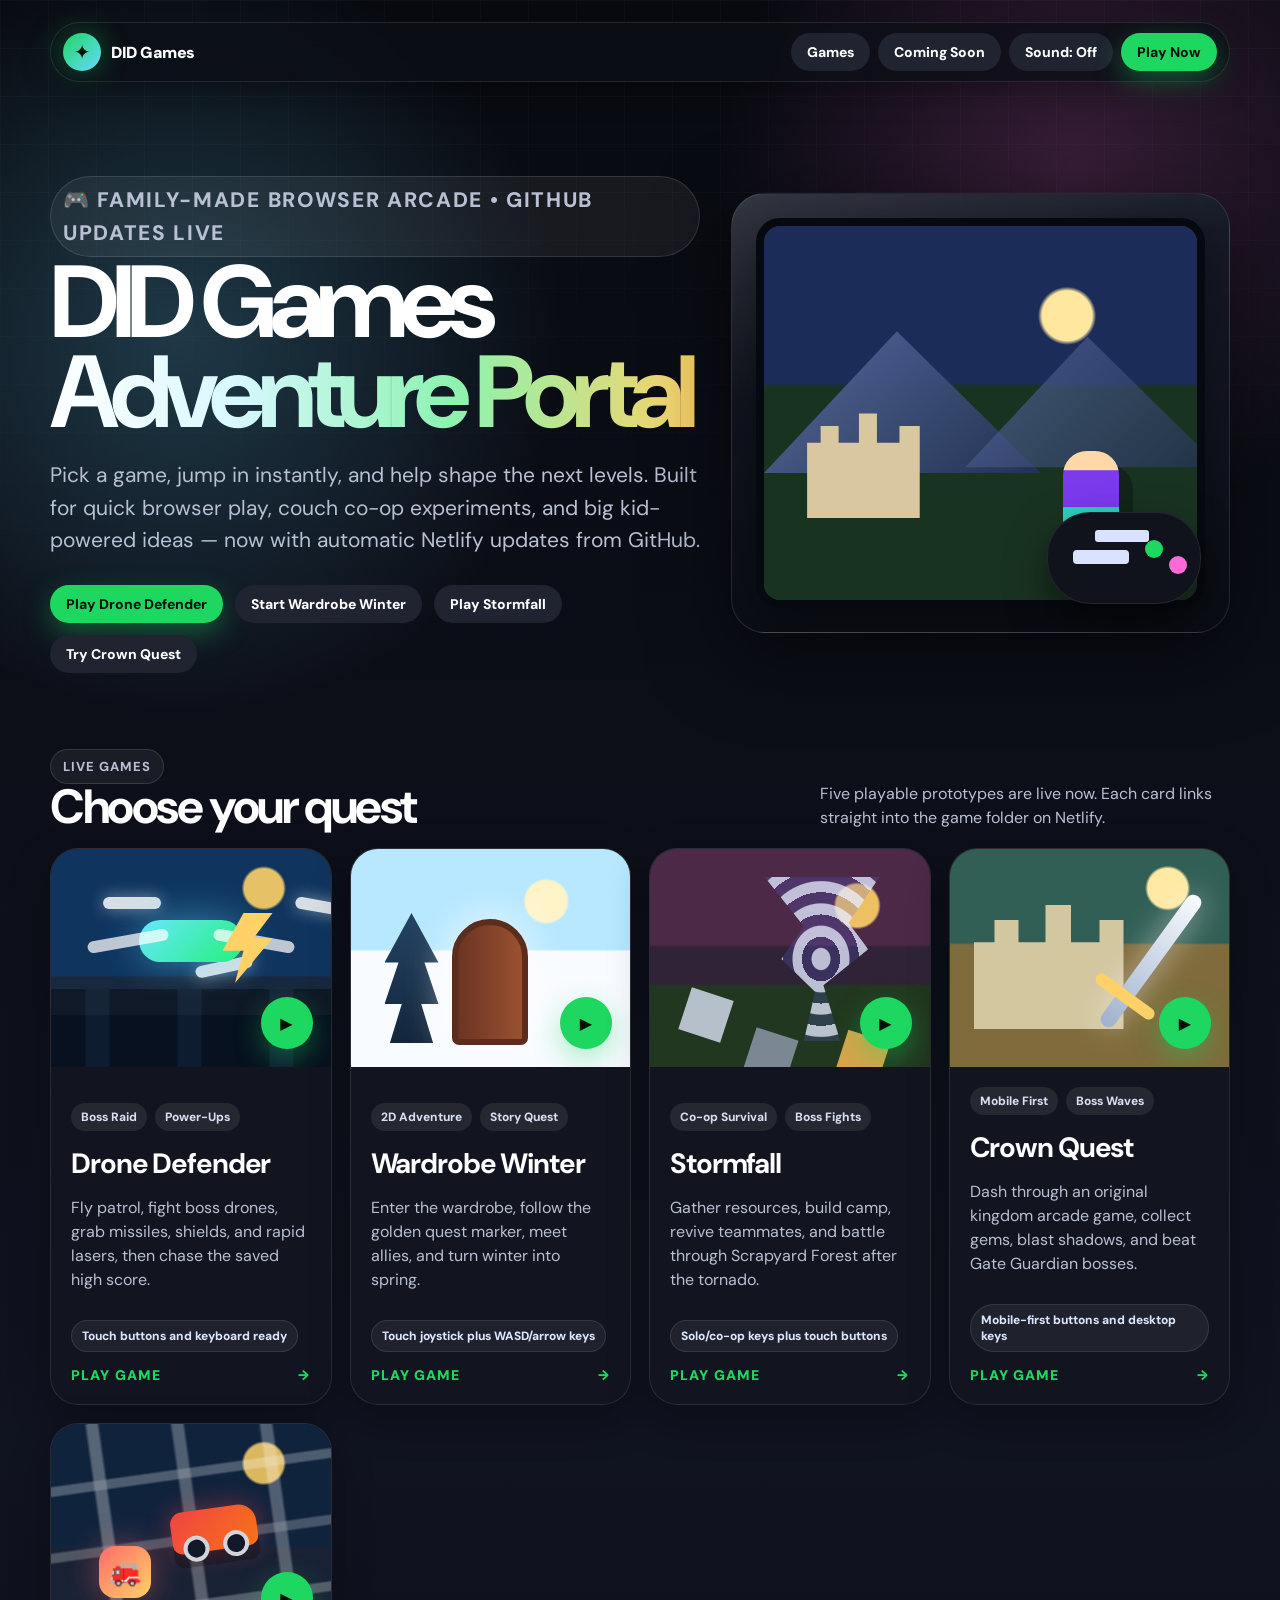
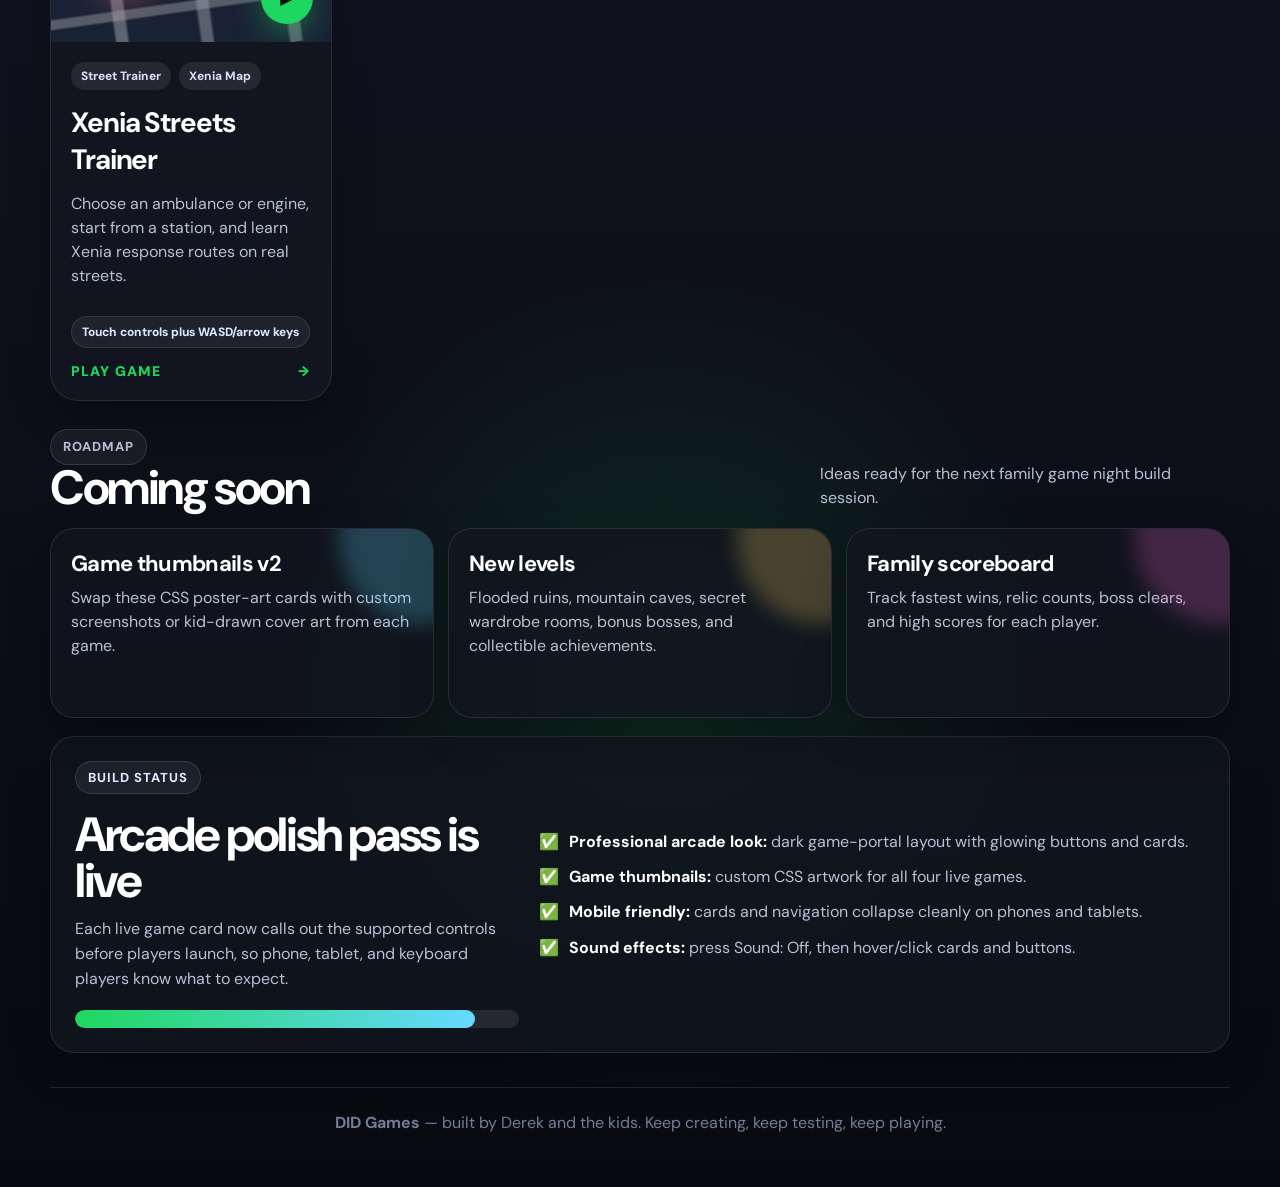
==== index.html @ a9ce7f97 "Update Xenia trainer branding and arcade link" ====
<!DOCTYPE html>
<html lang="en">
<head>
  <meta charset="UTF-8" />
  <meta name="viewport" content="width=device-width, initial-scale=1.0" />
  <meta name="description" content="DID Games is Derek and the kids' browser arcade: fantasy adventures, co-op survival, and more games in progress." />
  <title>DID Games | Family Browser Arcade</title>
  <link rel="preconnect" href="https://fonts.googleapis.com">
  <link rel="preconnect" href="https://fonts.gstatic.com" crossorigin>
  <link href="https://fonts.googleapis.com/css2?family=DM+Sans:ital,opsz,wght@0,9..40,300..900;1,9..40,300..900&display=swap" rel="stylesheet">
  <style>
    :root {
      color-scheme: dark;
      --bg: #080a10;
      --panel: #12151f;
      --panel-2: #181d2a;
      --text: #ffffff;
      --muted: #b9c0d4;
      --soft: #747d97;
      --green: #1ed760;
      --gold: #ffd166;
      --blue: #66d9ff;
      --pink: #ff6bd6;
      --purple: #8b5cf6;
      --danger: #ff6b6b;
      --shadow: rgba(0, 0, 0, 0.55) 0 22px 80px;
    }

    * { box-sizing: border-box; }

    html { scroll-behavior: smooth; }

    body {
      margin: 0;
      min-height: 100vh;
      overflow-x: hidden;
      background:
        radial-gradient(circle at 14% 12%, rgba(102, 217, 255, 0.22), transparent 30vw),
        radial-gradient(circle at 84% 6%, rgba(255, 107, 214, 0.19), transparent 28vw),
        radial-gradient(circle at 52% 82%, rgba(30, 215, 96, 0.14), transparent 32vw),
        linear-gradient(180deg, #080a10 0%, #101320 52%, #080a10 100%);
      color: var(--text);
      font-family: 'DM Sans', system-ui, -apple-system, 'Segoe UI', Roboto, sans-serif;
    }

    body::before {
      content: "";
      position: fixed;
      inset: 0;
      pointer-events: none;
      background-image:
        linear-gradient(rgba(255,255,255,.045) 1px, transparent 1px),
        linear-gradient(90deg, rgba(255,255,255,.035) 1px, transparent 1px);
      background-size: 48px 48px;
      mask-image: linear-gradient(to bottom, rgba(0,0,0,.72), transparent 74%);
    }

    a { color: inherit; }

    .page {
      position: relative;
      width: min(1180px, calc(100% - 32px));
      margin: 0 auto;
      padding: 22px 0 54px;
    }

    .topbar {
      position: sticky;
      top: 12px;
      z-index: 10;
      display: flex;
      justify-content: space-between;
      align-items: center;
      gap: 14px;
      margin-bottom: 34px;
      padding: 10px 12px;
      border: 1px solid rgba(255,255,255,.1);
      border-radius: 999px;
      background: rgba(12, 15, 23, .78);
      box-shadow: rgba(0,0,0,.32) 0 10px 30px;
      backdrop-filter: blur(18px);
    }

    .logo {
      display: inline-flex;
      align-items: center;
      gap: 10px;
      min-width: 0;
      text-decoration: none;
      font-weight: 900;
      letter-spacing: -.03em;
    }

    .logo-mark {
      width: 38px;
      height: 38px;
      display: grid;
      place-items: center;
      border-radius: 50%;
      background: linear-gradient(135deg, var(--green), var(--blue));
      color: #061006;
      box-shadow: rgba(30, 215, 96, .4) 0 0 28px;
      font-size: 20px;
    }

    .nav {
      display: flex;
      gap: 8px;
      align-items: center;
    }

    .pill,
    .sound-toggle {
      border: 0;
      border-radius: 999px;
      padding: 10px 16px;
      background: #1f2430;
      color: var(--text);
      text-decoration: none;
      font: inherit;
      font-size: 14px;
      font-weight: 800;
      cursor: pointer;
      transition: transform .18s ease, background .18s ease, box-shadow .18s ease;
    }

    .pill:hover,
    .sound-toggle:hover {
      transform: translateY(-2px);
      background: #2a3142;
    }

    .pill.primary {
      background: var(--green);
      color: #07120a;
      box-shadow: rgba(30, 215, 96, .35) 0 10px 28px;
    }

    .hero {
      display: grid;
      grid-template-columns: minmax(0, 1.02fr) minmax(320px, .78fr);
      gap: 28px;
      align-items: center;
      padding: 38px 0 48px;
    }

    .eyebrow {
      display: inline-flex;
      align-items: center;
      gap: 8px;
      margin: 0 0 18px;
      padding: 7px 12px;
      border: 1px solid rgba(255,255,255,.12);
      border-radius: 999px;
      background: rgba(255,255,255,.06);
      color: #dce6ff;
      font-size: 13px;
      font-weight: 800;
      letter-spacing: .08em;
      text-transform: uppercase;
    }

    h1 {
      margin: 0;
      max-width: 760px;
      font-size: clamp(46px, 8vw, 104px);
      line-height: .88;
      letter-spacing: -.08em;
    }

    .gradient-text {
      display: block;
      background: linear-gradient(90deg, #fff 0%, #d8f8ff 28%, #8cf3af 62%, #ffd166 100%);
      -webkit-background-clip: text;
      background-clip: text;
      color: transparent;
    }

    .hero p {
      max-width: 650px;
      margin: 22px 0 0;
      color: var(--muted);
      font-size: clamp(17px, 2vw, 21px);
      line-height: 1.55;
    }

    .hero-actions {
      display: flex;
      flex-wrap: wrap;
      gap: 12px;
      margin-top: 28px;
    }

    .hero-card {
      position: relative;
      min-height: 440px;
      overflow: hidden;
      border: 1px solid rgba(255,255,255,.1);
      border-radius: 34px;
      background:
        linear-gradient(160deg, rgba(255,255,255,.12), transparent 34%),
        linear-gradient(180deg, rgba(24, 29, 42, .96), rgba(12, 15, 23, .94));
      box-shadow: var(--shadow);
    }

    .arcade-screen {
      position: absolute;
      inset: 24px;
      overflow: hidden;
      border: 8px solid #070910;
      border-radius: 24px;
      background: #111827;
      box-shadow: inset rgba(255,255,255,.14) 0 0 0 1px, rgba(0,0,0,.44) 0 20px 60px;
    }

    .arcade-scene {
      position: absolute;
      inset: 0;
      background:
        radial-gradient(circle at 70% 24%, #ffe7a0 0 6%, transparent 7%),
        linear-gradient(180deg, #1b2c58 0 42%, #193321 43% 100%);
    }

    .mountain {
      position: absolute;
      bottom: 34%;
      width: 64%;
      height: 38%;
      background: linear-gradient(135deg, #5b6ea5, #243258);
      clip-path: polygon(0 100%, 48% 0, 100% 100%);
      opacity: .9;
    }
    .mountain.two { right: -8%; bottom: 34%; transform: scale(.92); opacity: .65; }

    .castle {
      position: absolute;
      left: 10%;
      bottom: 22%;
      width: 26%;
      height: 28%;
      background: #d9c79f;
      clip-path: polygon(0 100%, 0 28%, 12% 28%, 12% 12%, 28% 12%, 28% 28%, 46% 28%, 46% 0, 62% 0, 62% 28%, 82% 28%, 82% 12%, 100% 12%, 100% 100%);
      filter: drop-shadow(0 14px 0 rgba(0,0,0,.2));
    }

    .hero-sprite {
      position: absolute;
      right: 18%;
      bottom: 18%;
      width: 56px;
      height: 82px;
      border-radius: 24px 24px 12px 12px;
      background: linear-gradient(#ffd7a8 0 23%, #7c3aed 24% 68%, #2dd4bf 69% 100%);
      box-shadow: rgba(0,0,0,.28) 14px 14px 0;
      animation: bob 2.2s ease-in-out infinite;
    }

    .gamepad {
      position: absolute;
      right: 28px;
      bottom: 28px;
      width: 154px;
      height: 92px;
      border-radius: 44px;
      background: #10131b;
      box-shadow: rgba(0,0,0,.5) 0 18px 40px, inset rgba(255,255,255,.08) 0 0 0 1px;
    }
    .gamepad::before, .gamepad::after {
      content: "";
      position: absolute;
      border-radius: 50%;
      background: var(--green);
    }
    .gamepad::before { width: 18px; height: 18px; right: 38px; top: 28px; box-shadow: 24px 16px 0 var(--pink); }
    .gamepad::after { width: 56px; height: 14px; left: 26px; top: 38px; border-radius: 4px; background: #d9e2ff; box-shadow: 21px -21px 0 -1px #d9e2ff; }

    @keyframes bob { 0%, 100% { transform: translateY(0); } 50% { transform: translateY(-10px); } }

    .section-head {
      display: flex;
      justify-content: space-between;
      align-items: end;
      gap: 20px;
      margin: 28px 0 18px;
    }

    h2 {
      margin: 0;
      font-size: clamp(28px, 4vw, 48px);
      line-height: .95;
      letter-spacing: -.05em;
    }

    .section-head p {
      max-width: 410px;
      margin: 0;
      color: var(--muted);
      line-height: 1.5;
    }

    .games {
      display: grid;
      grid-template-columns: repeat(auto-fit, minmax(250px, 1fr));
      gap: 18px;
    }

    .game-card {
      position: relative;
      min-height: 430px;
      display: flex;
      flex-direction: column;
      justify-content: space-between;
      overflow: hidden;
      border: 1px solid rgba(255,255,255,.1);
      border-radius: 28px;
      background: var(--panel);
      color: inherit;
      text-decoration: none;
      box-shadow: rgba(0,0,0,.28) 0 14px 40px;
      transition: transform .2s ease, border-color .2s ease, box-shadow .2s ease;
    }

    .game-card:hover {
      transform: translateY(-8px);
      border-color: rgba(30,215,96,.55);
      box-shadow: rgba(0,0,0,.45) 0 24px 70px;
    }

    .thumb {
      position: relative;
      min-height: 218px;
      overflow: hidden;
      background: #1f2937;
    }

    .thumb::after {
      content: "▶";
      position: absolute;
      right: 18px;
      bottom: 18px;
      width: 52px;
      height: 52px;
      display: grid;
      place-items: center;
      border-radius: 50%;
      background: var(--green);
      color: #051008;
      font-weight: 900;
      box-shadow: rgba(30, 215, 96, .36) 0 10px 28px;
    }

    .thumb.wardrobe {
      background:
        radial-gradient(circle at 70% 24%, #fff4c8 0 8%, transparent 9%),
        linear-gradient(180deg, #b7e8ff 0 46%, #f8fbff 47% 100%);
    }
    .thumb.wardrobe .tree,
    .thumb.wardrobe .tree::before,
    .thumb.wardrobe .tree::after {
      position: absolute;
      bottom: 24px;
      width: 54px;
      height: 130px;
      background: linear-gradient(#244364, #13263b);
      clip-path: polygon(50% 0, 100% 38%, 74% 38%, 100% 70%, 68% 70%, 90% 100%, 10% 100%, 32% 70%, 0 70%, 26% 38%, 0 38%);
      content: "";
    }
    .thumb.wardrobe .tree { left: 34px; }
    .thumb.wardrobe .tree::before { left: 98px; bottom: -10px; transform: scale(.86); }
    .thumb.wardrobe .tree::after { left: 188px; bottom: -4px; transform: scale(1.08); }
    .wardrobe-door {
      position: absolute;
      left: 50%;
      bottom: 22px;
      width: 76px;
      height: 126px;
      transform: translateX(-50%);
      border: 6px solid #5a2d1d;
      border-radius: 42px 42px 8px 8px;
      background: linear-gradient(90deg, #6b3422, #9a5131);
      box-shadow: 0 0 42px rgba(255,255,255,.8);
    }

    .thumb.stormfall {
      background:
        radial-gradient(circle at 74% 26%, rgba(255,209,102,.9) 0 8%, transparent 9%),
        linear-gradient(180deg, #4b2947 0 44%, #302338 45% 62%, #21371f 63% 100%);
    }
    .tornado {
      position: absolute;
      left: 36%;
      top: 28px;
      width: 140px;
      height: 164px;
      background: repeating-radial-gradient(ellipse at center, rgba(226,232,255,.92) 0 9px, rgba(99,102,241,.25) 10px 19px);
      clip-path: polygon(10% 0, 92% 0, 70% 28%, 84% 44%, 52% 66%, 64% 100%, 38% 100%, 46% 70%, 22% 50%, 38% 30%);
      filter: blur(.2px);
      opacity: .86;
    }
    .scrap {
      position: absolute;
      bottom: 30px;
      left: 34px;
      width: 44px;
      height: 44px;
      background: #b6c0ca;
      transform: rotate(18deg);
      box-shadow: 74px 18px 0 #7c8794, 162px -8px 0 #d6a44a;
    }

    .thumb.prince {
      background:
        radial-gradient(circle at 78% 18%, #ffe9a3 0 7%, transparent 8%),
        linear-gradient(180deg, #315f55 0 43%, #7f6b3b 44% 100%);
    }
    .castle2 {
      position: absolute;
      left: 24px;
      bottom: 38px;
      width: 150px;
      height: 124px;
      background: #d3c7a0;
      clip-path: polygon(0 100%, 0 30%, 14% 30%, 14% 12%, 30% 12%, 30% 30%, 48% 30%, 48% 0, 65% 0, 65% 30%, 84% 30%, 84% 12%, 100% 12%, 100% 100%);
    }
    .sword {
      position: absolute;
      right: 70px;
      bottom: 26px;
      width: 16px;
      height: 160px;
      border-radius: 999px;
      background: linear-gradient(#f8fbff, #9fb2cc);
      transform: rotate(36deg);
      box-shadow: 0 0 30px rgba(255,255,255,.54);
    }
    .sword::before {
      content: "";
      position: absolute;
      left: -27px;
      bottom: 30px;
      width: 70px;
      height: 12px;
      border-radius: 999px;
      background: #ffd166;
    }

    .thumb.drone {
      background:
        radial-gradient(circle at 76% 18%, rgba(255,209,102,.9) 0 7%, transparent 8%),
        linear-gradient(180deg, #0f355f 0 58%, #17283f 59% 100%);
    }

    .thumb.xenia {
      background:
        radial-gradient(circle at 76% 18%, rgba(255,209,102,.85) 0 7%, transparent 8%),
        linear-gradient(180deg, #10233d 0 56%, #192235 57% 100%);
    }
    .street-grid {
      position: absolute;
      inset: 0;
      background:
        linear-gradient(90deg, transparent 0 21%, rgba(255,255,255,.55) 22% 25%, transparent 26% 48%, rgba(255,255,255,.5) 49% 52%, transparent 53% 76%, rgba(255,255,255,.5) 77% 80%, transparent 81%),
        linear-gradient(0deg, transparent 0 18%, rgba(255,255,255,.48) 19% 22%, transparent 23% 45%, rgba(255,255,255,.42) 46% 49%, transparent 50% 72%, rgba(255,255,255,.48) 73% 76%, transparent 77%);
      opacity: .55;
      transform: rotate(-8deg) scale(1.12);
    }
    .station-dot {
      position: absolute;
      left: 48px;
      bottom: 44px;
      width: 52px;
      height: 52px;
      display: grid;
      place-items: center;
      border-radius: 16px;
      background: linear-gradient(135deg, #ff6b6b, #ffd166);
      color: #220808;
      font-size: 26px;
      box-shadow: 0 0 32px rgba(255,107,107,.45);
    }
    .apparatus {
      position: absolute;
      right: 74px;
      top: 84px;
      width: 86px;
      height: 42px;
      border-radius: 12px 18px 10px 10px;
      background: linear-gradient(135deg, #ef4444, #f97316);
      box-shadow: 0 14px 0 rgba(0,0,0,.25), 0 0 26px rgba(239,68,68,.45);
      transform: rotate(-8deg);
    }
    .apparatus::before,
    .apparatus::after {
      content: "";
      position: absolute;
      bottom: -9px;
      width: 18px;
      height: 18px;
      border-radius: 50%;
      background: #111827;
      border: 4px solid #d1d5db;
    }
    .apparatus::before { left: 10px; }
    .apparatus::after { right: 10px; }
    .cityline {
      position: absolute;
      left: 0;
      right: 0;
      bottom: 0;
      height: 78px;
      background: repeating-linear-gradient(90deg, #07111f 0 34px, #0d1c31 35px 58px, #07111f 59px 92px);
      box-shadow: inset 0 26px 0 rgba(255,255,255,.035);
    }
    .drone-body {
      position: absolute;
      left: 50%;
      top: 42%;
      width: 104px;
      height: 42px;
      transform: translate(-50%, -50%);
      border-radius: 999px;
      background: linear-gradient(135deg, #66e8ff, #25f07a);
      box-shadow: 0 0 38px rgba(102,232,255,.45);
    }
    .drone-body::before,
    .drone-body::after {
      content: "";
      position: absolute;
      top: 50%;
      width: 82px;
      height: 12px;
      border-radius: 999px;
      background: rgba(255,255,255,.72);
    }
    .drone-body::before { right: 74px; transform: translateY(-50%) rotate(-10deg); }
    .drone-body::after { left: 74px; transform: translateY(-50%) rotate(10deg); }
    .rotor,
    .rotor::before,
    .rotor::after {
      position: absolute;
      width: 58px;
      height: 12px;
      border-radius: 999px;
      background: rgba(255,255,255,.84);
      box-shadow: 0 0 16px rgba(255,255,255,.45);
      content: "";
    }
    .rotor { left: 52px; top: 48px; }
    .rotor::before { left: 192px; top: 4px; transform: rotate(10deg); }
    .rotor::after { left: 92px; top: 64px; transform: rotate(-12deg); }
    .bolt {
      position: absolute;
      right: 58px;
      top: 64px;
      width: 50px;
      height: 70px;
      background: #ffd166;
      clip-path: polygon(42% 0, 100% 0, 62% 36%, 100% 36%, 25% 100%, 42% 54%, 0 54%);
      filter: drop-shadow(0 0 18px rgba(255,209,102,.8));
    }

    .game-info {
      display: grid;
      gap: 14px;
      padding: 20px;
    }

    .tag-row { display: flex; flex-wrap: wrap; gap: 8px; }
    .tag {
      border-radius: 999px;
      padding: 6px 10px;
      background: rgba(255,255,255,.08);
      color: #d8def2;
      font-size: 12px;
      font-weight: 800;
    }

    .game-info h3 {
      margin: 0;
      font-size: 28px;
      letter-spacing: -.04em;
    }

    .game-info p {
      margin: 0;
      color: var(--muted);
      line-height: 1.5;
    }

    .control-note {
      display: inline-flex;
      align-items: center;
      width: fit-content;
      margin-top: 14px;
      padding: 7px 10px;
      border: 1px solid rgba(255,255,255,.1);
      border-radius: 999px;
      background: rgba(255,255,255,.06);
      color: #dce6ff;
      font-size: 12px;
      font-weight: 800;
    }

    .play-line {
      display: flex;
      justify-content: space-between;
      align-items: center;
      color: var(--green);
      font-size: 14px;
      font-weight: 900;
      letter-spacing: .08em;
      text-transform: uppercase;
    }

    .coming-grid {
      display: grid;
      grid-template-columns: repeat(3, minmax(0, 1fr));
      gap: 14px;
      margin-top: 18px;
    }

    .coming-card,
    .studio-card {
      border: 1px solid rgba(255,255,255,.1);
      border-radius: 24px;
      background: rgba(18, 21, 31, .82);
      box-shadow: rgba(0,0,0,.28) 0 14px 40px;
    }

    .coming-card {
      min-height: 190px;
      padding: 20px;
      position: relative;
      overflow: hidden;
    }

    .coming-card::before {
      content: "";
      position: absolute;
      inset: -40% -20% auto auto;
      width: 170px;
      height: 170px;
      border-radius: 50%;
      background: var(--glow, rgba(30,215,96,.22));
      filter: blur(10px);
    }

    .coming-card strong {
      display: block;
      margin-bottom: 8px;
      font-size: 22px;
      letter-spacing: -.03em;
    }
    .coming-card p { margin: 0; color: var(--muted); line-height: 1.5; }

    .studio-card {
      display: grid;
      grid-template-columns: .8fr 1.2fr;
      gap: 20px;
      align-items: center;
      margin-top: 18px;
      padding: 24px;
      overflow: hidden;
    }

    .meter {
      height: 18px;
      overflow: hidden;
      border-radius: 999px;
      background: rgba(255,255,255,.09);
    }
    .meter span { display: block; height: 100%; border-radius: inherit; background: linear-gradient(90deg, var(--green), var(--blue)); }

    .studio-list {
      display: grid;
      gap: 12px;
      margin: 0;
      padding: 0;
      list-style: none;
    }
    .studio-list li {
      display: flex;
      gap: 10px;
      align-items: start;
      color: var(--muted);
      line-height: 1.45;
    }
    .studio-list b { color: var(--text); }

    footer {
      margin-top: 34px;
      padding: 24px 0 0;
      border-top: 1px solid rgba(255,255,255,.1);
      color: var(--soft);
      text-align: center;
    }

    @media (max-width: 980px) {
      .hero { grid-template-columns: 1fr; }
      .hero-card { min-height: 340px; }
      .games, .coming-grid { grid-template-columns: 1fr 1fr; }
      .studio-card { grid-template-columns: 1fr; }
    }

    @media (max-width: 680px) {
      .page { width: min(100% - 22px, 1180px); padding-top: 10px; }
      .topbar { align-items: stretch; border-radius: 24px; flex-direction: column; }
      .nav { display: grid; grid-template-columns: 1fr 1fr; }
      .pill, .sound-toggle { text-align: center; padding: 11px 12px; }
      .hero { padding-top: 18px; }
      .hero-actions { display: grid; grid-template-columns: 1fr; }
      .games, .coming-grid { grid-template-columns: 1fr; }
      .game-card { min-height: 380px; }
      .section-head { align-items: start; flex-direction: column; }
      .arcade-screen { inset: 14px; }
      .gamepad { transform: scale(.78); transform-origin: bottom right; }
    }
  </style>
</head>
<body>
  <div class="page">
    <header class="topbar" aria-label="DID Games navigation">
      <a class="logo" href="./" aria-label="DID Games home">
        <span class="logo-mark">✦</span>
        <span>DID Games</span>
      </a>
      <nav class="nav" aria-label="Main navigation">
        <a class="pill" href="#games">Games</a>
        <a class="pill" href="#coming-soon">Coming Soon</a>
        <button class="sound-toggle" id="soundToggle" type="button" aria-pressed="false">Sound: Off</button>
        <a class="pill primary" href="#games">Play Now</a>
      </nav>
    </header>

    <main>
      <section class="hero" aria-labelledby="hero-title">
        <div>
          <p class="eyebrow">🎮 Family-made browser arcade • GitHub updates live</p>
          <h1 id="hero-title">DID Games <span class="gradient-text">Adventure Portal</span></h1>
          <p>Pick a game, jump in instantly, and help shape the next levels. Built for quick browser play, couch co-op experiments, and big kid-powered ideas — now with automatic Netlify updates from GitHub.</p>
          <div class="hero-actions">
            <a class="pill primary" href="drone-defender/">Play Drone Defender</a>
            <a class="pill" href="wardrobe-winter/">Start Wardrobe Winter</a>
            <a class="pill" href="stormfall/">Play Stormfall</a>
            <a class="pill" href="prince-castpeun/">Try Crown Quest</a>
          </div>
        </div>

        <div class="hero-card" aria-label="Arcade illustration">
          <div class="arcade-screen">
            <div class="arcade-scene"></div>
            <div class="mountain"></div>
            <div class="mountain two"></div>
            <div class="castle"></div>
            <div class="hero-sprite"></div>
          </div>
          <div class="gamepad" aria-hidden="true"></div>
        </div>
      </section>

      <section id="games" aria-labelledby="games-title">
        <div class="section-head">
          <div>
            <p class="eyebrow">Live games</p>
            <h2 id="games-title">Choose your quest</h2>
          </div>
          <p>Five playable prototypes are live now. Each card links straight into the game folder on Netlify.</p>
        </div>

        <div class="games">
          <a class="game-card" href="drone-defender/" aria-label="Play Drone Defender">
            <div class="thumb drone"><span class="cityline"></span><span class="rotor"></span><span class="drone-body"></span><span class="bolt"></span></div>
            <div class="game-info">
              <div class="tag-row"><span class="tag">Boss Raid</span><span class="tag">Power-Ups</span></div>
              <h3>Drone Defender</h3>
              <p>Fly patrol, fight boss drones, grab missiles, shields, and rapid lasers, then chase the saved high score.</p>
              <span class="control-note">Touch buttons and keyboard ready</span>
              <div class="play-line"><span>Play game</span><span>→</span></div>
            </div>
          </a>

          <a class="game-card" href="wardrobe-winter/" aria-label="Play Wardrobe Winter">
            <div class="thumb wardrobe"><span class="tree"></span><span class="wardrobe-door"></span></div>
            <div class="game-info">
              <div class="tag-row"><span class="tag">2D Adventure</span><span class="tag">Story Quest</span></div>
              <h3>Wardrobe Winter</h3>
              <p>Enter the wardrobe, follow the golden quest marker, meet allies, and turn winter into spring.</p>
              <span class="control-note">Touch joystick plus WASD/arrow keys</span>
              <div class="play-line"><span>Play game</span><span>→</span></div>
            </div>
          </a>

          <a class="game-card" href="stormfall/" aria-label="Play Stormfall">
            <div class="thumb stormfall"><span class="tornado"></span><span class="scrap"></span></div>
            <div class="game-info">
              <div class="tag-row"><span class="tag">Co-op Survival</span><span class="tag">Boss Fights</span></div>
              <h3>Stormfall</h3>
              <p>Gather resources, build camp, revive teammates, and battle through Scrapyard Forest after the tornado.</p>
              <span class="control-note">Solo/co-op keys plus touch buttons</span>
              <div class="play-line"><span>Play game</span><span>→</span></div>
            </div>
          </a>

          <a class="game-card" href="prince-castpeun/" aria-label="Play Crown Quest">
            <div class="thumb prince"><span class="castle2"></span><span class="sword"></span></div>
            <div class="game-info">
              <div class="tag-row"><span class="tag">Mobile First</span><span class="tag">Boss Waves</span></div>
              <h3>Crown Quest</h3>
              <p>Dash through an original kingdom arcade game, collect gems, blast shadows, and beat Gate Guardian bosses.</p>
              <span class="control-note">Mobile-first buttons and desktop keys</span>
              <div class="play-line"><span>Play game</span><span>→</span></div>
            </div>
          </a>

          <a class="game-card" href="xenia-fire-trainer/" aria-label="Play Xenia Streets Trainer">
            <div class="thumb xenia"><span class="street-grid"></span><span class="station-dot">🚒</span><span class="apparatus"></span></div>
            <div class="game-info">
              <div class="tag-row"><span class="tag">Street Trainer</span><span class="tag">Xenia Map</span></div>
              <h3>Xenia Streets Trainer</h3>
              <p>Choose an ambulance or engine, start from a station, and learn Xenia response routes on real streets.</p>
              <span class="control-note">Touch controls plus WASD/arrow keys</span>
              <div class="play-line"><span>Play game</span><span>→</span></div>
            </div>
          </a>
        </div>
      </section>

      <section id="coming-soon" aria-labelledby="coming-title">
        <div class="section-head">
          <div>
            <p class="eyebrow">Roadmap</p>
            <h2 id="coming-title">Coming soon</h2>
          </div>
          <p>Ideas ready for the next family game night build session.</p>
        </div>

        <div class="coming-grid">
          <article class="coming-card" style="--glow: rgba(102,217,255,.24)">
            <strong>Game thumbnails v2</strong>
            <p>Swap these CSS poster-art cards with custom screenshots or kid-drawn cover art from each game.</p>
          </article>
          <article class="coming-card" style="--glow: rgba(255,209,102,.24)">
            <strong>New levels</strong>
            <p>Flooded ruins, mountain caves, secret wardrobe rooms, bonus bosses, and collectible achievements.</p>
          </article>
          <article class="coming-card" style="--glow: rgba(255,107,214,.22)">
            <strong>Family scoreboard</strong>
            <p>Track fastest wins, relic counts, boss clears, and high scores for each player.</p>
          </article>
        </div>

        <article class="studio-card" aria-label="DID Games studio status">
          <div>
            <p class="eyebrow">Build status</p>
            <h2>Arcade polish pass is live</h2>
            <p style="color: var(--muted); line-height: 1.55; margin: 14px 0 18px;">Each live game card now calls out the supported controls before players launch, so phone, tablet, and keyboard players know what to expect.</p>
            <div class="meter" aria-label="Arcade polish progress"><span style="width: 90%"></span></div>
          </div>
          <ul class="studio-list">
            <li>✅ <span><b>Professional arcade look:</b> dark game-portal layout with glowing buttons and cards.</span></li>
            <li>✅ <span><b>Game thumbnails:</b> custom CSS artwork for all four live games.</span></li>
            <li>✅ <span><b>Mobile friendly:</b> cards and navigation collapse cleanly on phones and tablets.</span></li>
            <li>✅ <span><b>Sound effects:</b> press Sound: Off, then hover/click cards and buttons.</span></li>
          </ul>
        </article>
      </section>
    </main>

    <footer>
      <strong>DID Games</strong> — built by Derek and the kids. Keep creating, keep testing, keep playing.
    </footer>
  </div>

  <script>
    const soundToggle = document.getElementById('soundToggle');
    let audioContext = null;
    let soundEnabled = false;

    function beep(frequency = 440, duration = 0.05, type = 'sine', gain = 0.025) {
      if (!soundEnabled) return;
      audioContext ||= new (window.AudioContext || window.webkitAudioContext)();
      const oscillator = audioContext.createOscillator();
      const volume = audioContext.createGain();
      oscillator.type = type;
      oscillator.frequency.value = frequency;
      volume.gain.value = gain;
      oscillator.connect(volume);
      volume.connect(audioContext.destination);
      oscillator.start();
      volume.gain.exponentialRampToValueAtTime(0.0001, audioContext.currentTime + duration);
      oscillator.stop(audioContext.currentTime + duration);
    }

    soundToggle.addEventListener('click', async () => {
      soundEnabled = !soundEnabled;
      soundToggle.textContent = soundEnabled ? 'Sound: On' : 'Sound: Off';
      soundToggle.setAttribute('aria-pressed', String(soundEnabled));
      if (soundEnabled) {
        audioContext ||= new (window.AudioContext || window.webkitAudioContext)();
        if (audioContext.state === 'suspended') await audioContext.resume();
        beep(523, .07, 'square', .035);
        setTimeout(() => beep(784, .08, 'triangle', .03), 90);
      }
    });

    document.querySelectorAll('a, button, .game-card').forEach((element) => {
      element.addEventListener('mouseenter', () => beep(330, .035, 'triangle', .018));
      element.addEventListener('click', () => beep(660, .045, 'square', .025));
    });
  </script>
</body>
</html>
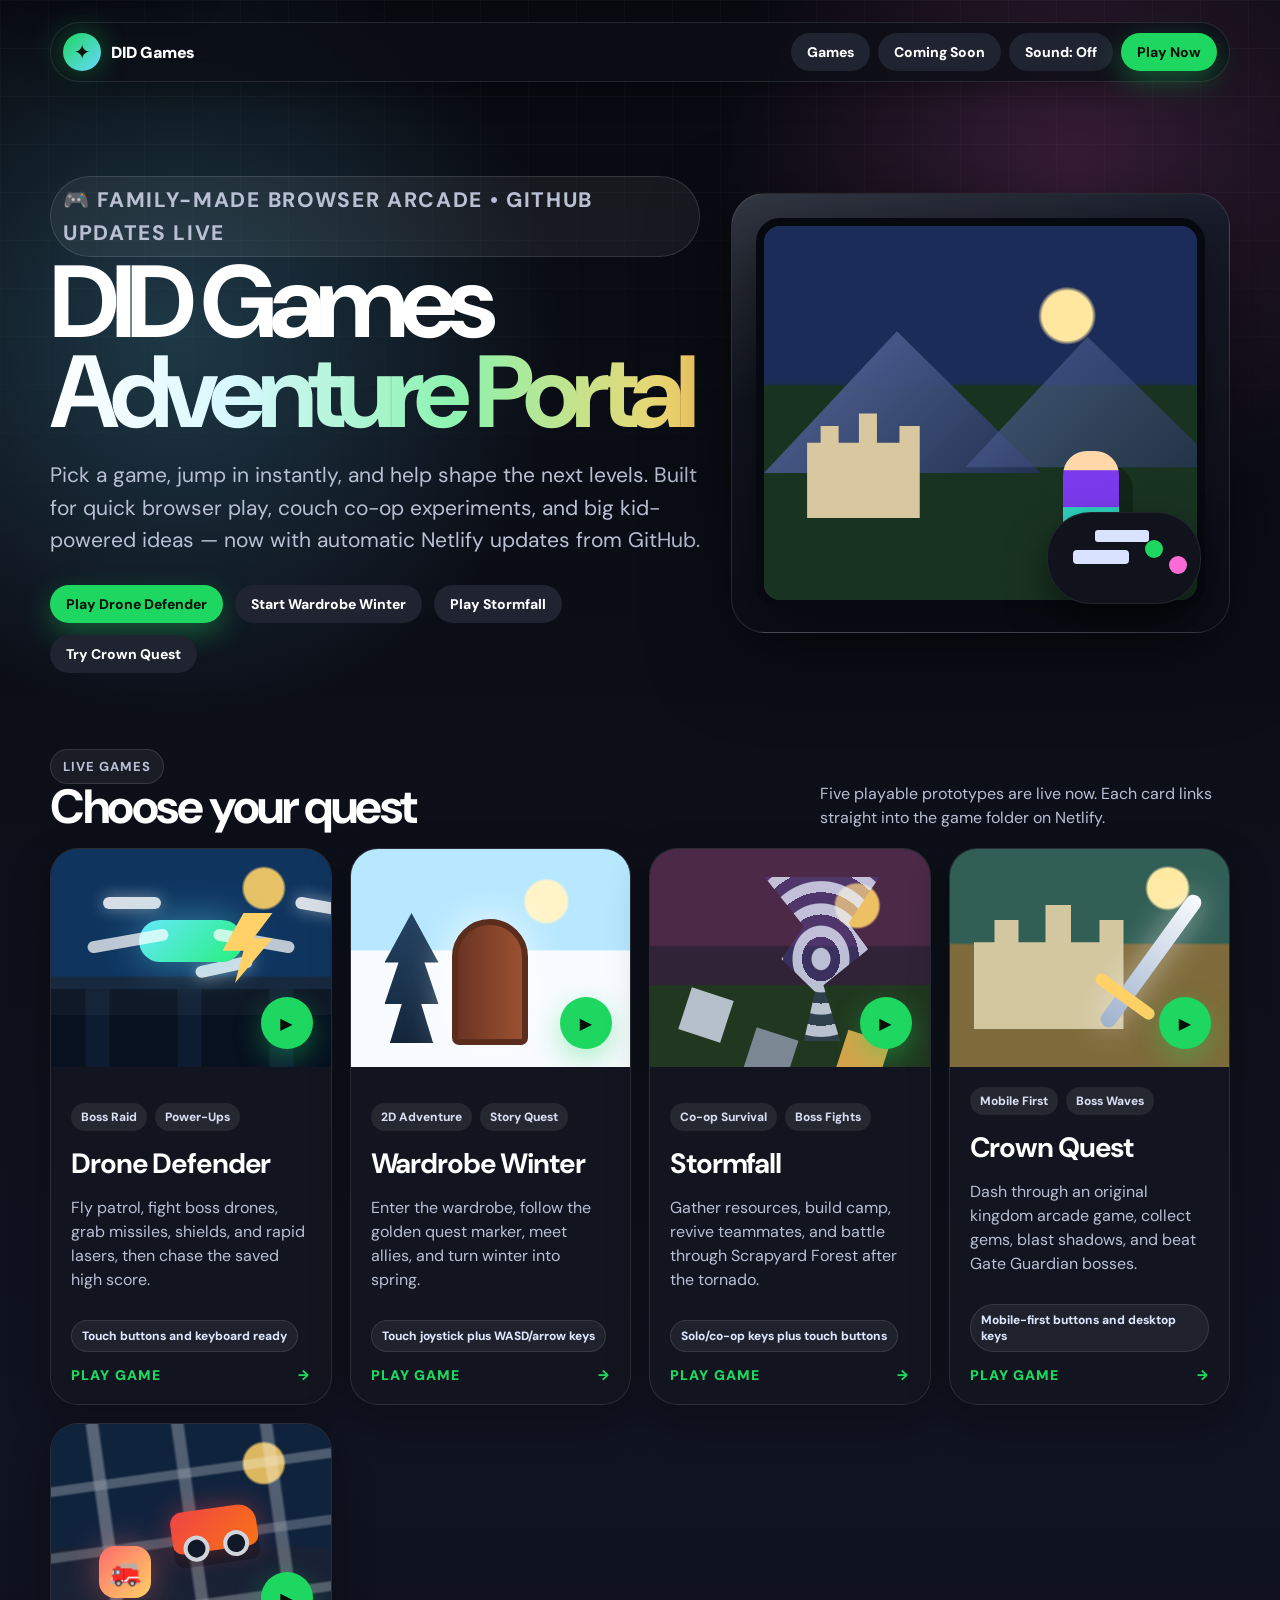
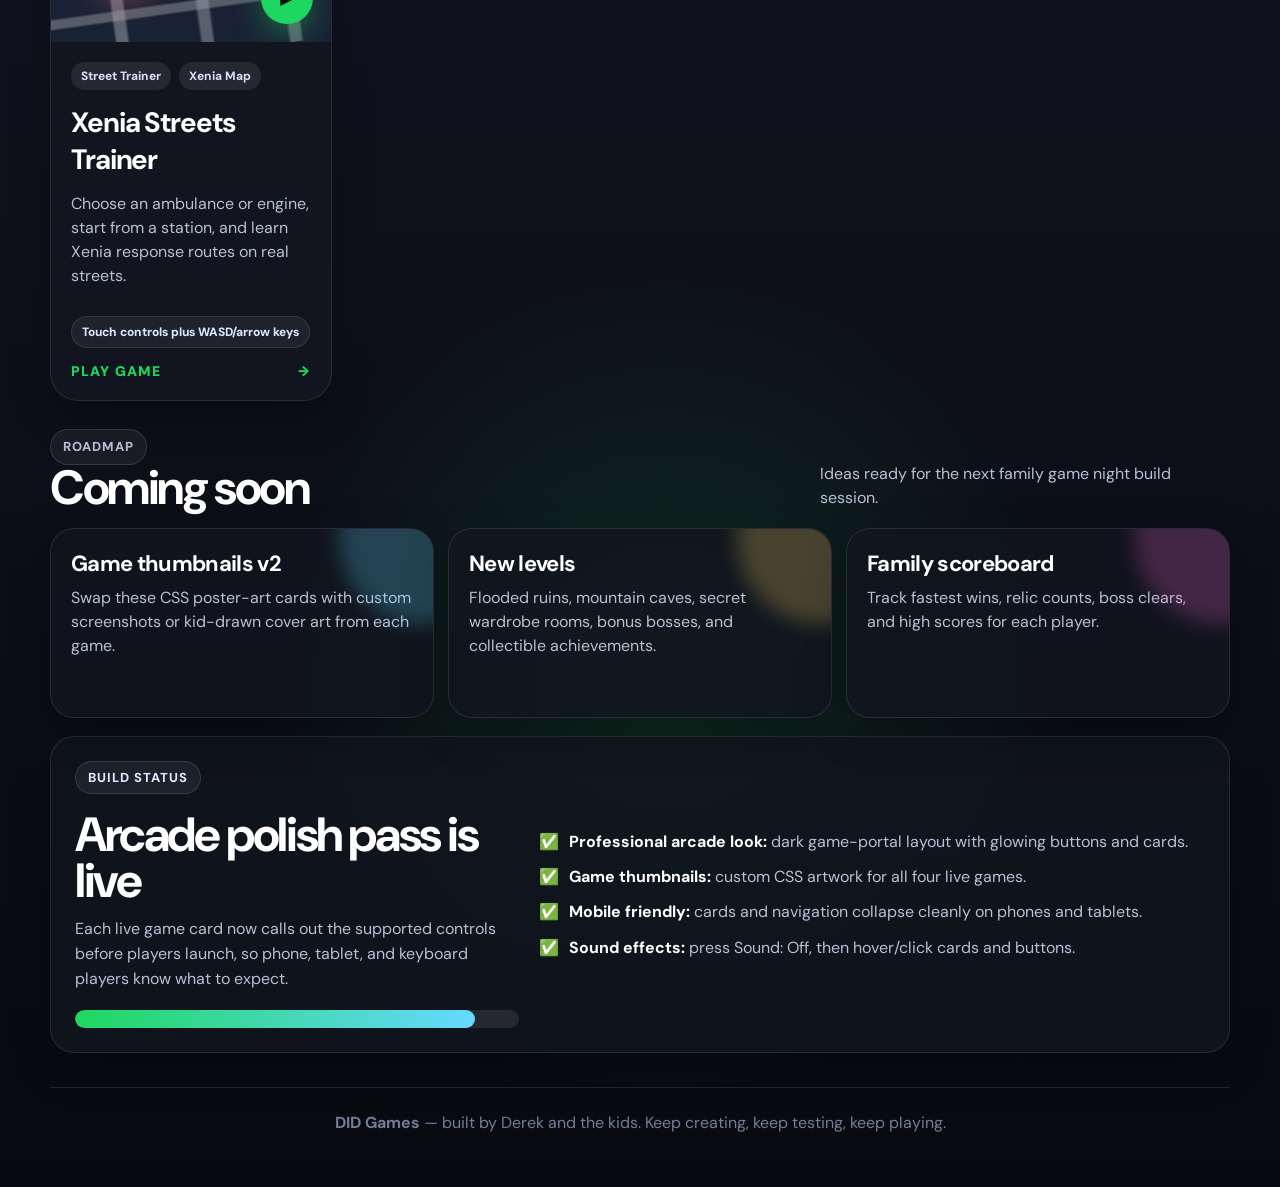
==== commit 2c3d4eef: "feat: add homepage skip link" ====
--- a/index.html
+++ b/index.html
@@ -57,6 +57,28 @@
 
     a { color: inherit; }
 
+    .skip-link {
+      position: fixed;
+      top: 14px;
+      left: 14px;
+      z-index: 99;
+      transform: translateY(-140%);
+      border-radius: 999px;
+      padding: 10px 16px;
+      background: var(--gold);
+      color: #171109;
+      font-weight: 900;
+      text-decoration: none;
+      box-shadow: rgba(0,0,0,.35) 0 10px 28px;
+      transition: transform .18s ease;
+    }
+
+    .skip-link:focus {
+      transform: translateY(0);
+      outline: 3px solid rgba(255,255,255,.72);
+      outline-offset: 3px;
+    }
+
     .page {
       position: relative;
       width: min(1180px, calc(100% - 32px));
@@ -718,6 +740,7 @@
   </style>
 </head>
 <body>
+  <a class="skip-link" href="#games">Skip to live games</a>
   <div class="page">
     <header class="topbar" aria-label="DID Games navigation">
       <a class="logo" href="./" aria-label="DID Games home">
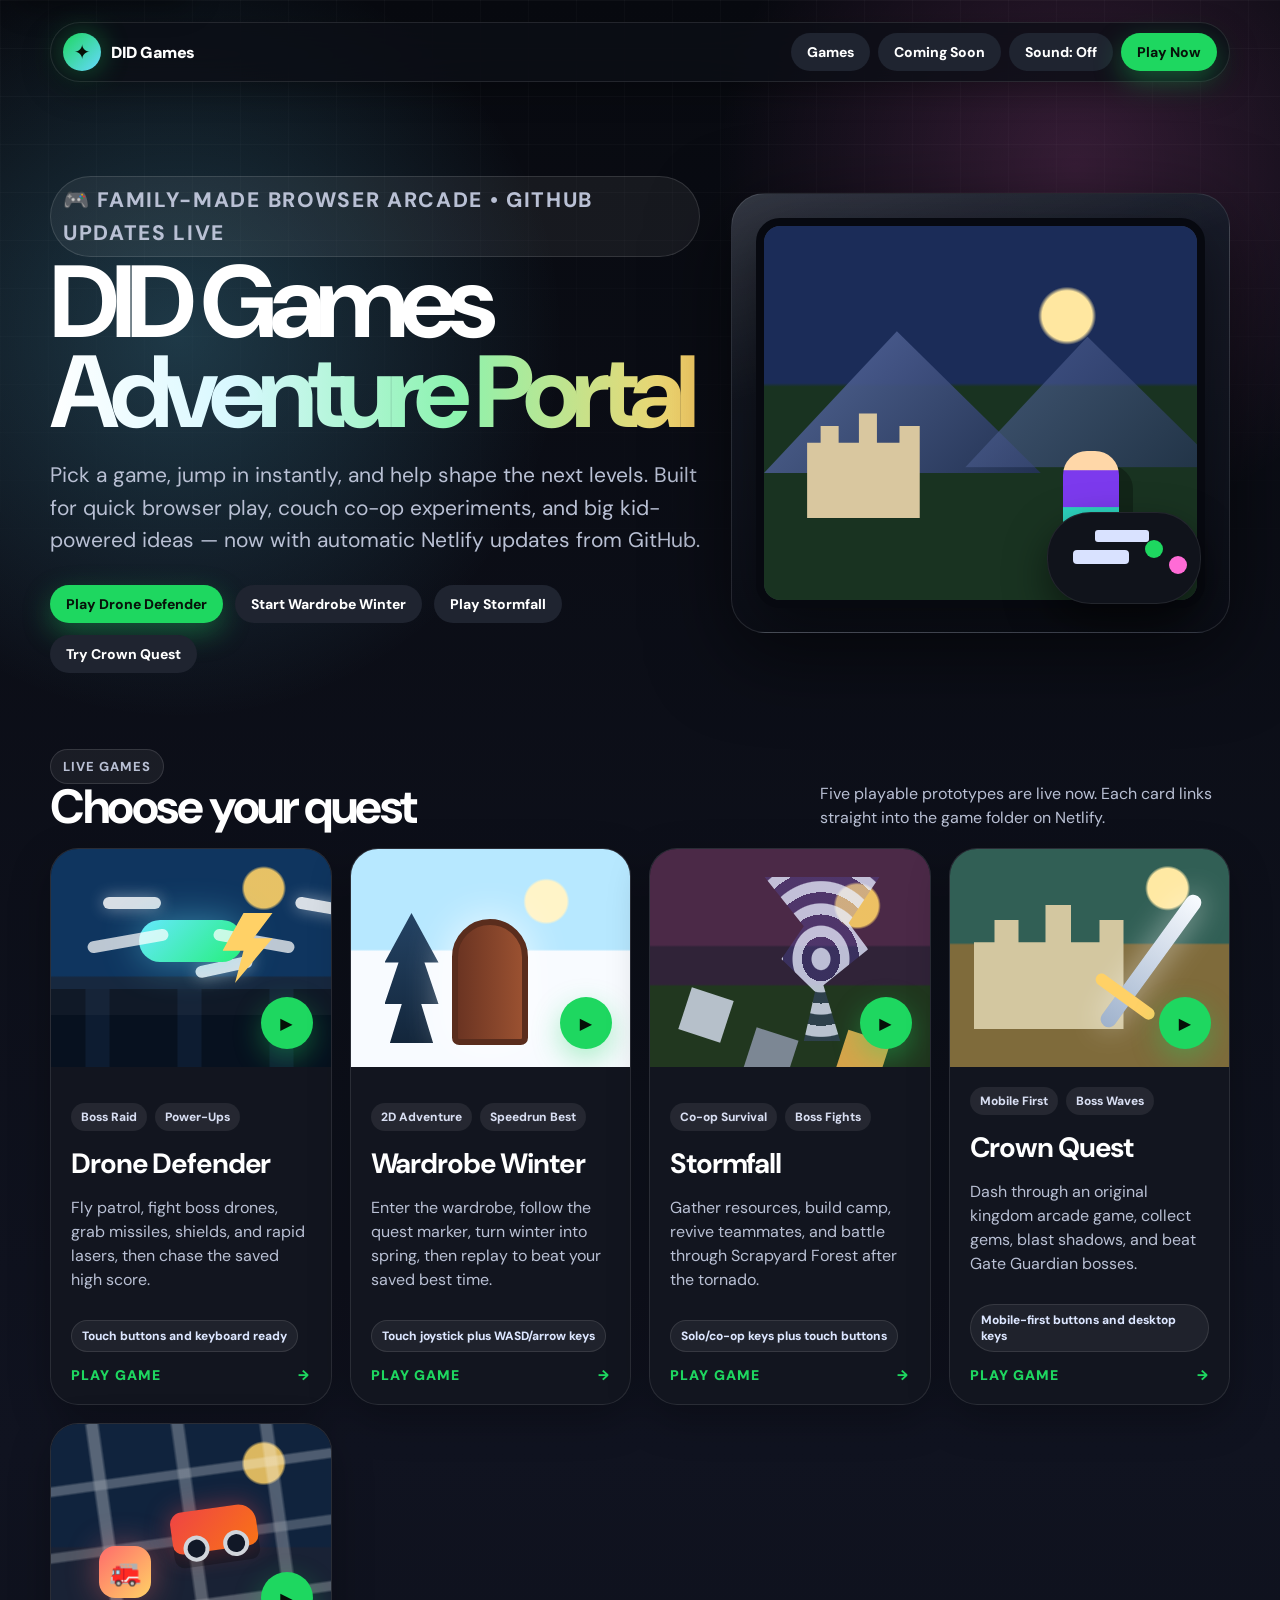
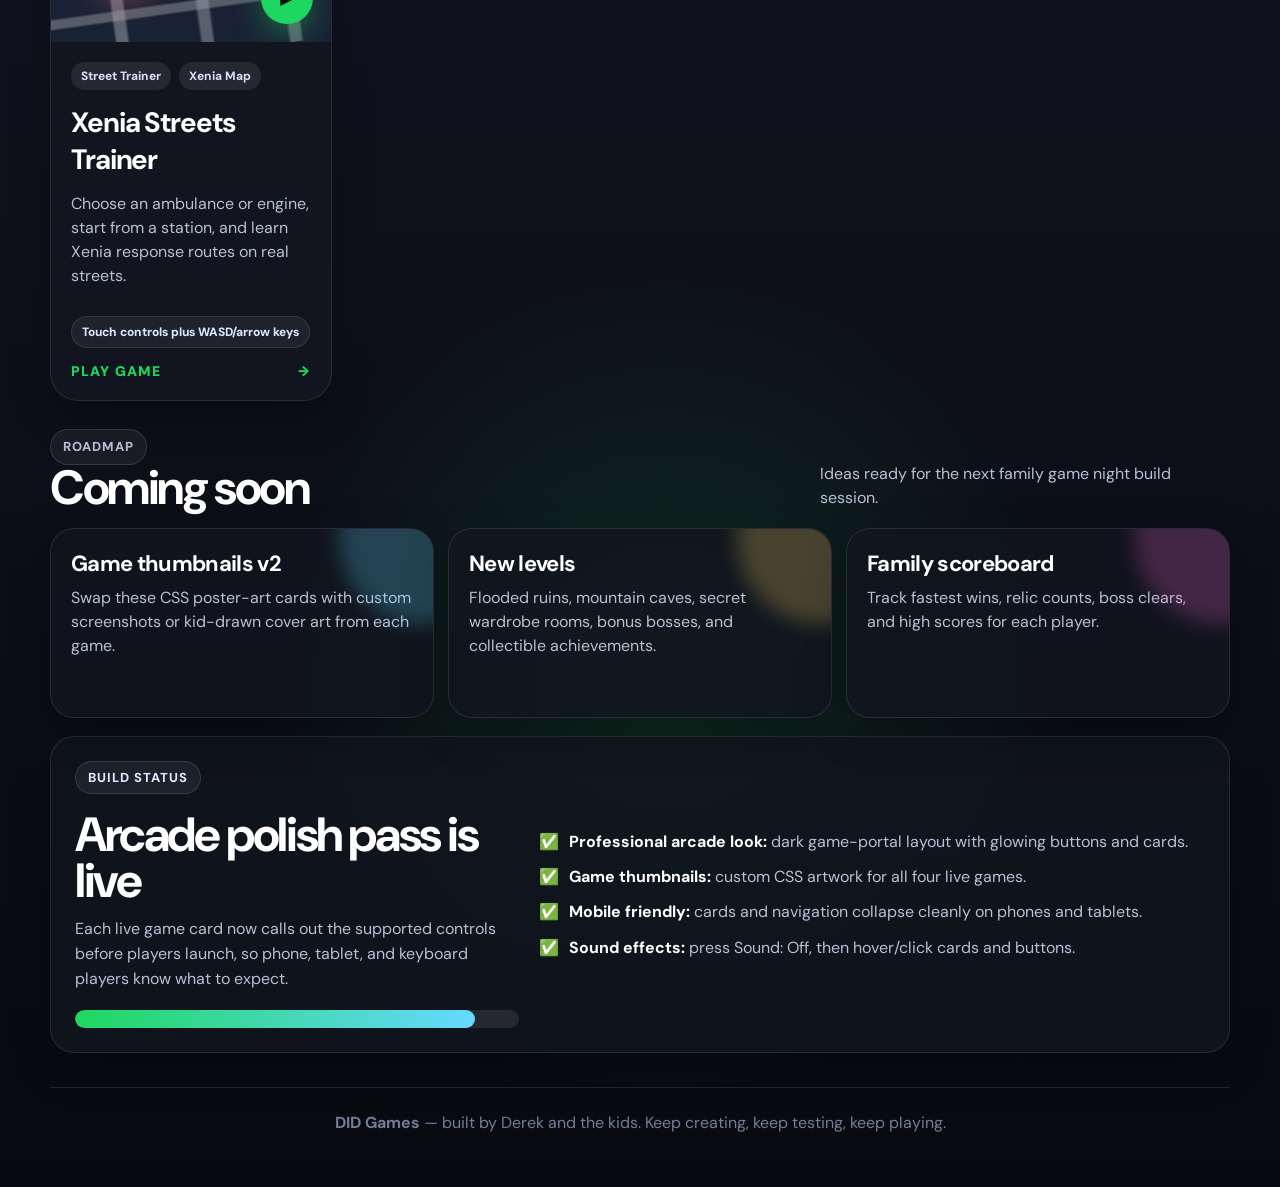
==== commit f10f95b1: "Add Wardrobe Winter speedrun best time" ====
--- a/index.html
+++ b/index.html
@@ -805,9 +805,9 @@
           <a class="game-card" href="wardrobe-winter/" aria-label="Play Wardrobe Winter">
             <div class="thumb wardrobe"><span class="tree"></span><span class="wardrobe-door"></span></div>
             <div class="game-info">
-              <div class="tag-row"><span class="tag">2D Adventure</span><span class="tag">Story Quest</span></div>
+              <div class="tag-row"><span class="tag">2D Adventure</span><span class="tag">Speedrun Best</span></div>
               <h3>Wardrobe Winter</h3>
-              <p>Enter the wardrobe, follow the golden quest marker, meet allies, and turn winter into spring.</p>
+              <p>Enter the wardrobe, follow the quest marker, turn winter into spring, then replay to beat your saved best time.</p>
               <span class="control-note">Touch joystick plus WASD/arrow keys</span>
               <div class="play-line"><span>Play game</span><span>→</span></div>
             </div>
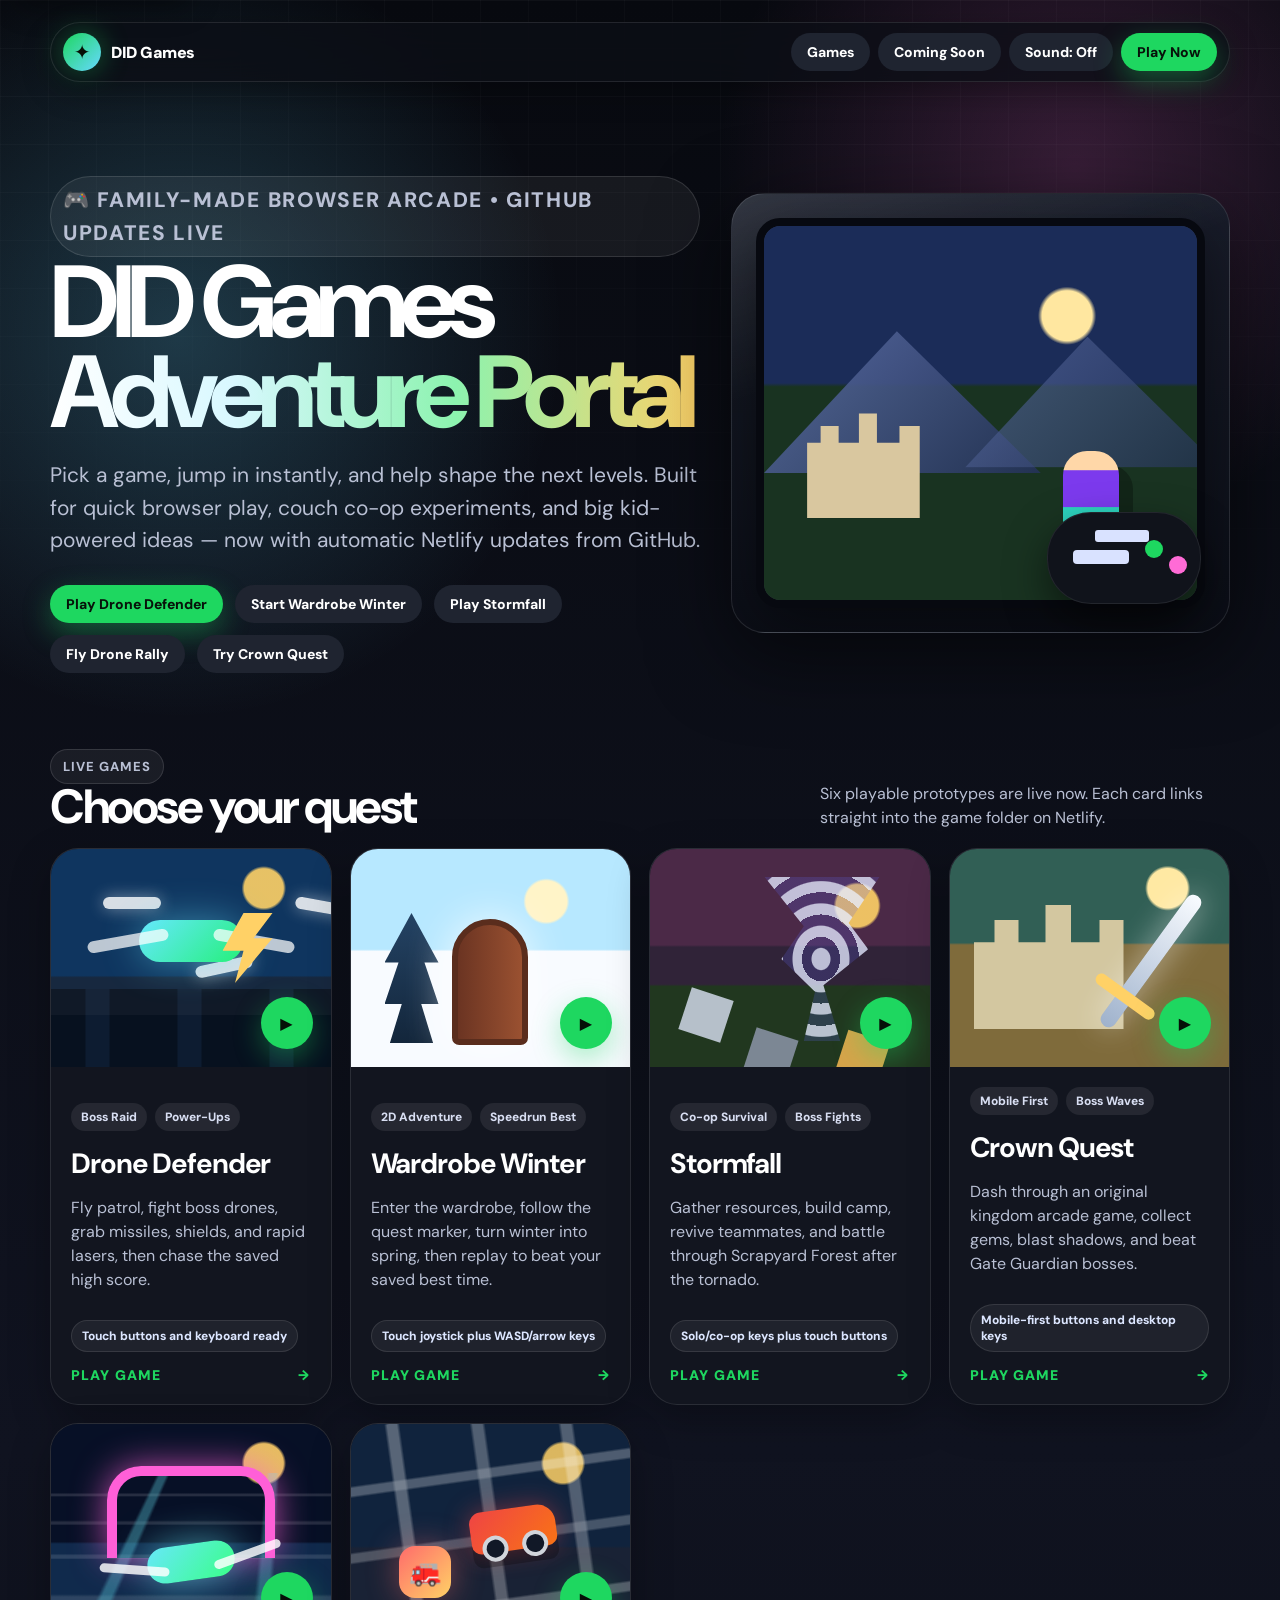
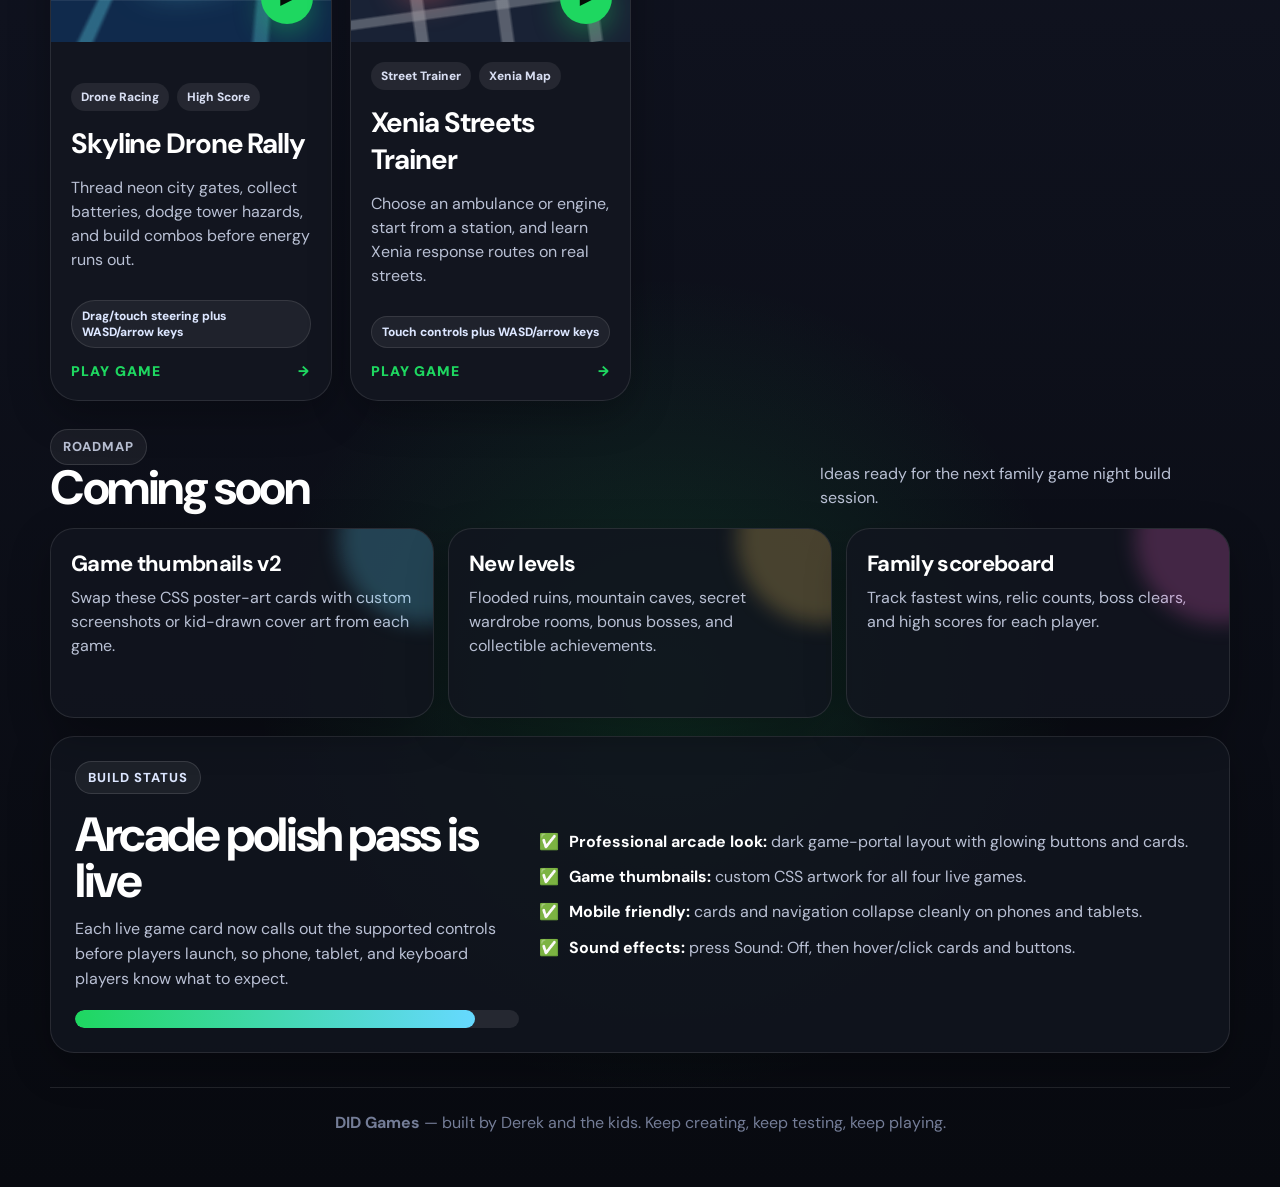
==== commit 9ccfcd73: "feat: add Skyline Drone Rally" ====
--- a/index.html
+++ b/index.html
@@ -581,6 +581,57 @@
       filter: drop-shadow(0 0 18px rgba(255,209,102,.8));
     }
 
+
+    .thumb.skyline {
+      background:
+        radial-gradient(circle at 76% 18%, rgba(255,209,102,.9) 0 7%, transparent 8%),
+        linear-gradient(180deg, #071026 0 54%, #102a4c 55% 100%);
+    }
+    .rally-road {
+      position: absolute;
+      inset: 0;
+      background:
+        linear-gradient(105deg, transparent 0 31%, rgba(103,232,249,.42) 32% 34%, transparent 35% 65%, rgba(103,232,249,.38) 66% 68%, transparent 69%),
+        repeating-linear-gradient(180deg, transparent 0 28px, rgba(255,255,255,.16) 29px 32px);
+      opacity: .76;
+      transform: perspective(180px) rotateX(28deg) translateY(42px) scale(1.15);
+    }
+    .rally-gate {
+      position: absolute;
+      left: 50%;
+      top: 42px;
+      width: 168px;
+      height: 92px;
+      transform: translateX(-50%);
+      border: 10px solid #ff5fd7;
+      border-bottom: 0;
+      border-radius: 34px 34px 0 0;
+      box-shadow: 0 0 34px rgba(255,95,215,.72);
+    }
+    .rally-drone {
+      position: absolute;
+      left: 50%;
+      bottom: 62px;
+      width: 88px;
+      height: 36px;
+      transform: translateX(-50%) rotate(-8deg);
+      border-radius: 999px;
+      background: linear-gradient(135deg, #67e8f9, #39ff88);
+      box-shadow: 0 0 38px rgba(103,232,249,.62);
+    }
+    .rally-drone::before,
+    .rally-drone::after {
+      content: "";
+      position: absolute;
+      top: 50%;
+      width: 70px;
+      height: 9px;
+      border-radius: 999px;
+      background: rgba(255,255,255,.82);
+    }
+    .rally-drone::before { right: 66px; transform: translateY(-50%) rotate(12deg); }
+    .rally-drone::after { left: 66px; transform: translateY(-50%) rotate(-12deg); }
+
     .game-info {
       display: grid;
       gap: 14px;
@@ -765,6 +816,7 @@
             <a class="pill primary" href="drone-defender/">Play Drone Defender</a>
             <a class="pill" href="wardrobe-winter/">Start Wardrobe Winter</a>
             <a class="pill" href="stormfall/">Play Stormfall</a>
+            <a class="pill" href="skyline-drone-rally/">Fly Drone Rally</a>
             <a class="pill" href="prince-castpeun/">Try Crown Quest</a>
           </div>
         </div>
@@ -787,7 +839,7 @@
             <p class="eyebrow">Live games</p>
             <h2 id="games-title">Choose your quest</h2>
           </div>
-          <p>Five playable prototypes are live now. Each card links straight into the game folder on Netlify.</p>
+          <p>Six playable prototypes are live now. Each card links straight into the game folder on Netlify.</p>
         </div>
 
         <div class="games">
@@ -831,6 +883,19 @@
               <h3>Crown Quest</h3>
               <p>Dash through an original kingdom arcade game, collect gems, blast shadows, and beat Gate Guardian bosses.</p>
               <span class="control-note">Mobile-first buttons and desktop keys</span>
+              <div class="play-line"><span>Play game</span><span>→</span></div>
+            </div>
+          </a>
+
+
+
+          <a class="game-card" href="skyline-drone-rally/" aria-label="Play Skyline Drone Rally">
+            <div class="thumb skyline"><span class="rally-road"></span><span class="rally-gate"></span><span class="rally-drone"></span></div>
+            <div class="game-info">
+              <div class="tag-row"><span class="tag">Drone Racing</span><span class="tag">High Score</span></div>
+              <h3>Skyline Drone Rally</h3>
+              <p>Thread neon city gates, collect batteries, dodge tower hazards, and build combos before energy runs out.</p>
+              <span class="control-note">Drag/touch steering plus WASD/arrow keys</span>
               <div class="play-line"><span>Play game</span><span>→</span></div>
             </div>
           </a>
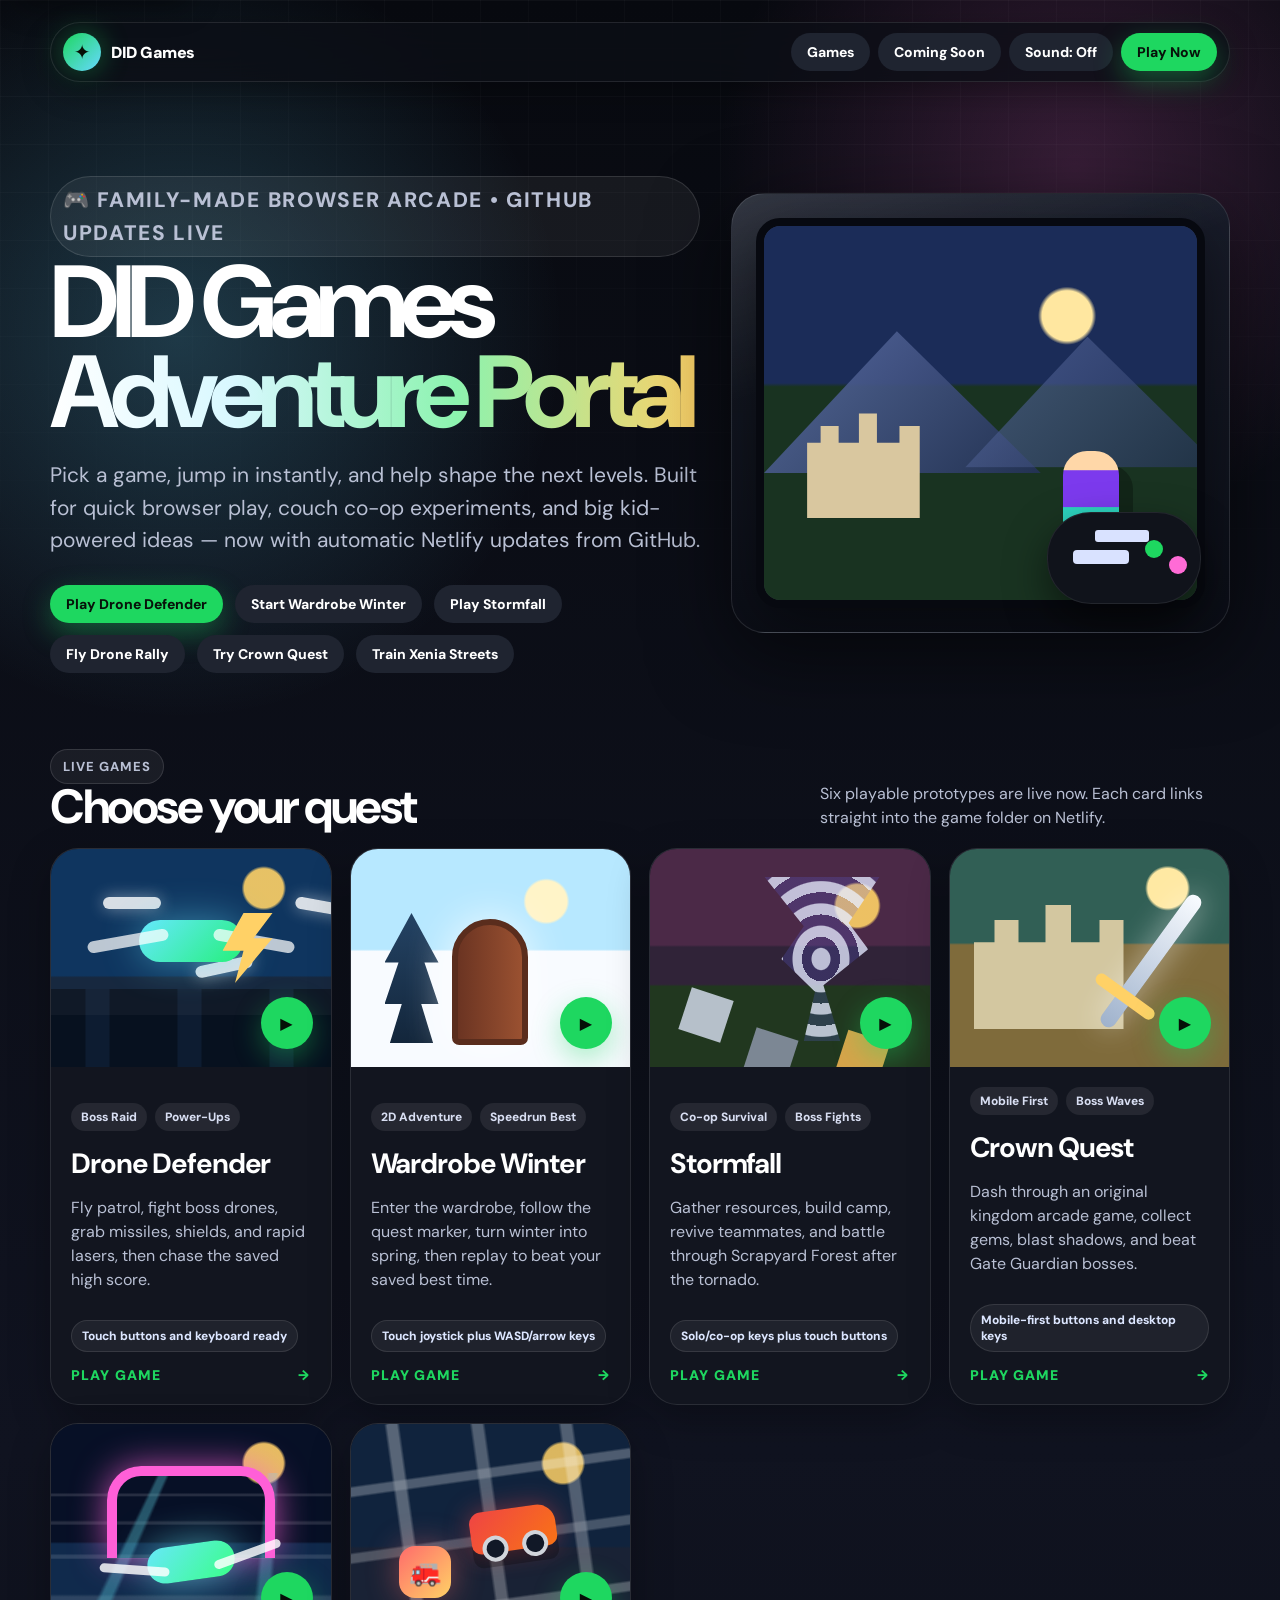
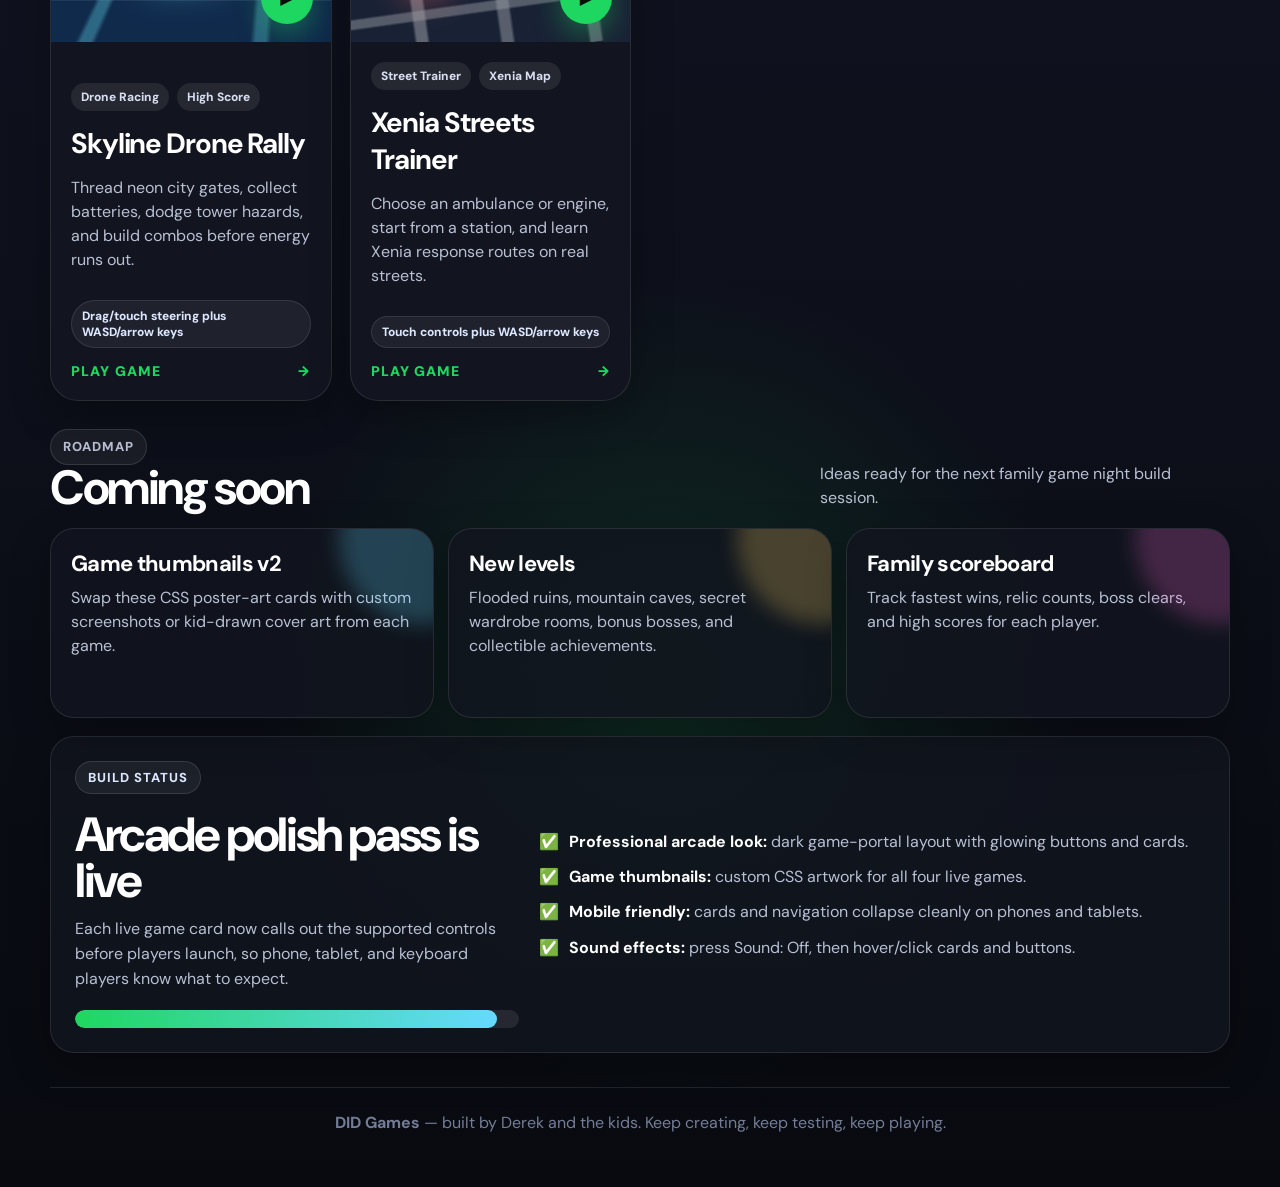
==== commit aca137e1: "Improve landing page game shortcuts" ====
--- a/index.html
+++ b/index.html
@@ -818,6 +818,7 @@
             <a class="pill" href="stormfall/">Play Stormfall</a>
             <a class="pill" href="skyline-drone-rally/">Fly Drone Rally</a>
             <a class="pill" href="prince-castpeun/">Try Crown Quest</a>
+            <a class="pill" href="xenia-fire-trainer/">Train Xenia Streets</a>
           </div>
         </div>
 
@@ -942,7 +943,7 @@
             <p class="eyebrow">Build status</p>
             <h2>Arcade polish pass is live</h2>
             <p style="color: var(--muted); line-height: 1.55; margin: 14px 0 18px;">Each live game card now calls out the supported controls before players launch, so phone, tablet, and keyboard players know what to expect.</p>
-            <div class="meter" aria-label="Arcade polish progress"><span style="width: 90%"></span></div>
+            <div class="meter" aria-label="Arcade polish progress"><span style="width: 95%"></span></div>
           </div>
           <ul class="studio-list">
             <li>✅ <span><b>Professional arcade look:</b> dark game-portal layout with glowing buttons and cards.</span></li>
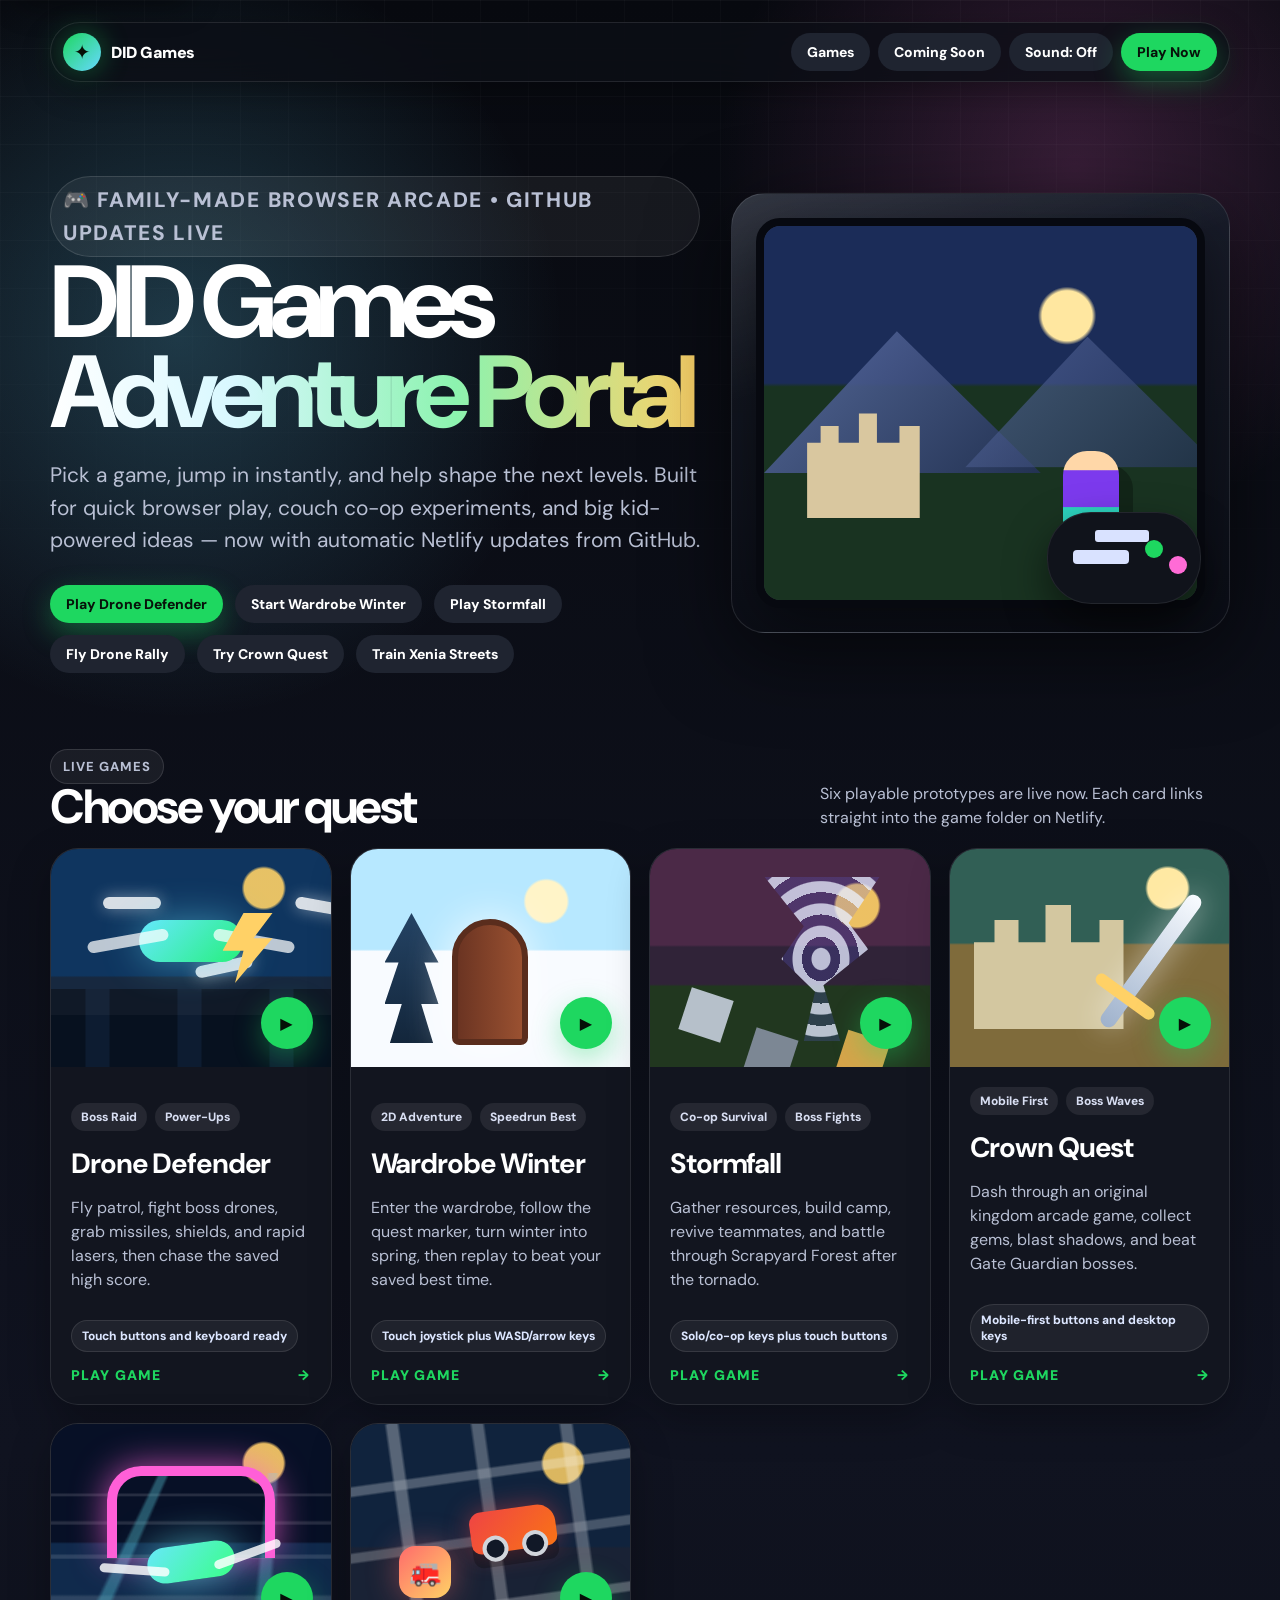
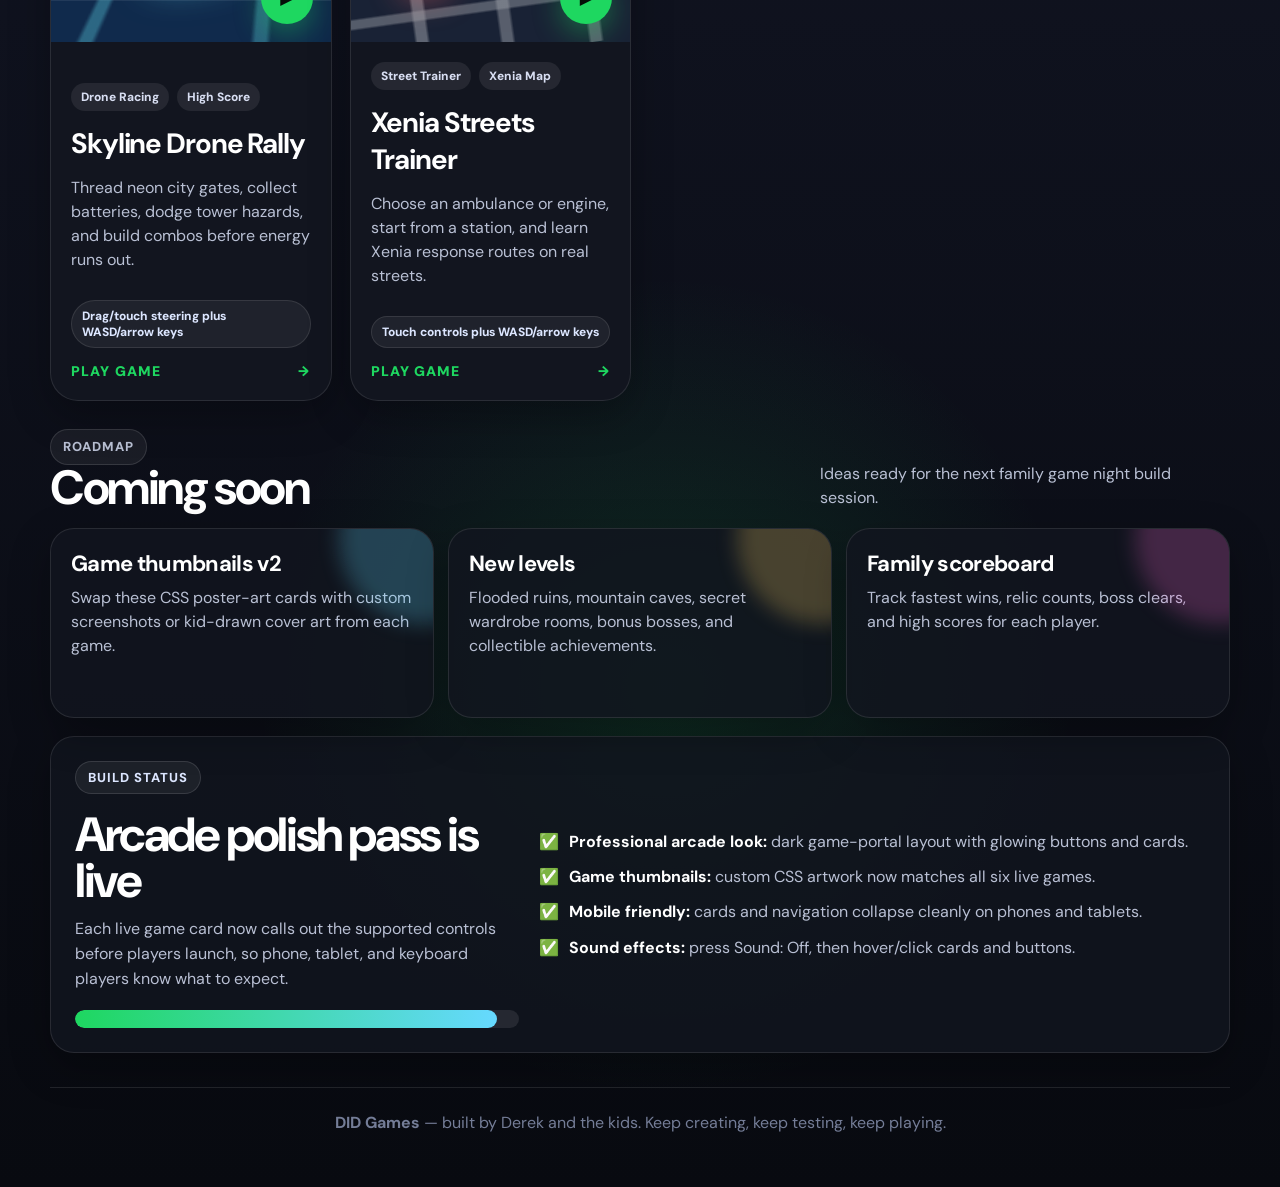
==== commit e409d24d: "fix: correct homepage game count" ====
--- a/index.html
+++ b/index.html
@@ -947,7 +947,7 @@
           </div>
           <ul class="studio-list">
             <li>✅ <span><b>Professional arcade look:</b> dark game-portal layout with glowing buttons and cards.</span></li>
-            <li>✅ <span><b>Game thumbnails:</b> custom CSS artwork for all four live games.</span></li>
+            <li>✅ <span><b>Game thumbnails:</b> custom CSS artwork now matches all six live games.</span></li>
             <li>✅ <span><b>Mobile friendly:</b> cards and navigation collapse cleanly on phones and tablets.</span></li>
             <li>✅ <span><b>Sound effects:</b> press Sound: Off, then hover/click cards and buttons.</span></li>
           </ul>
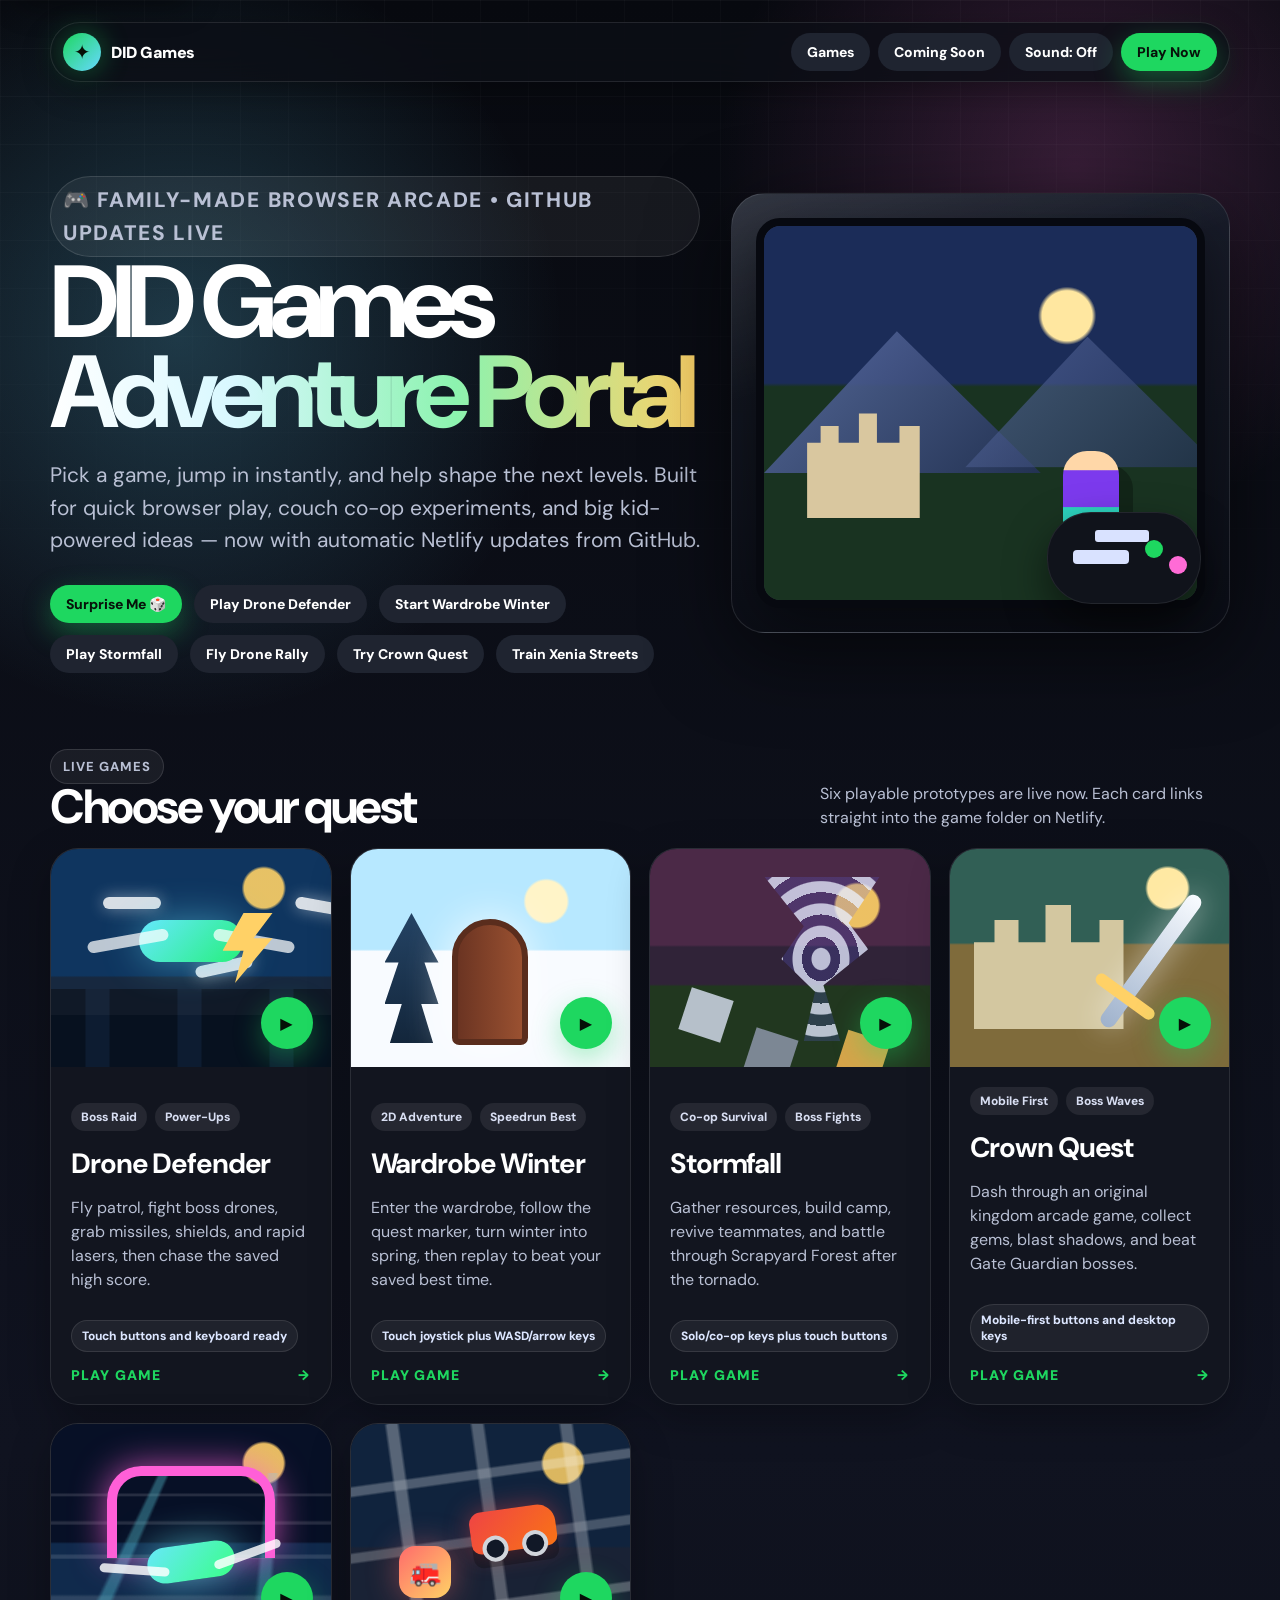
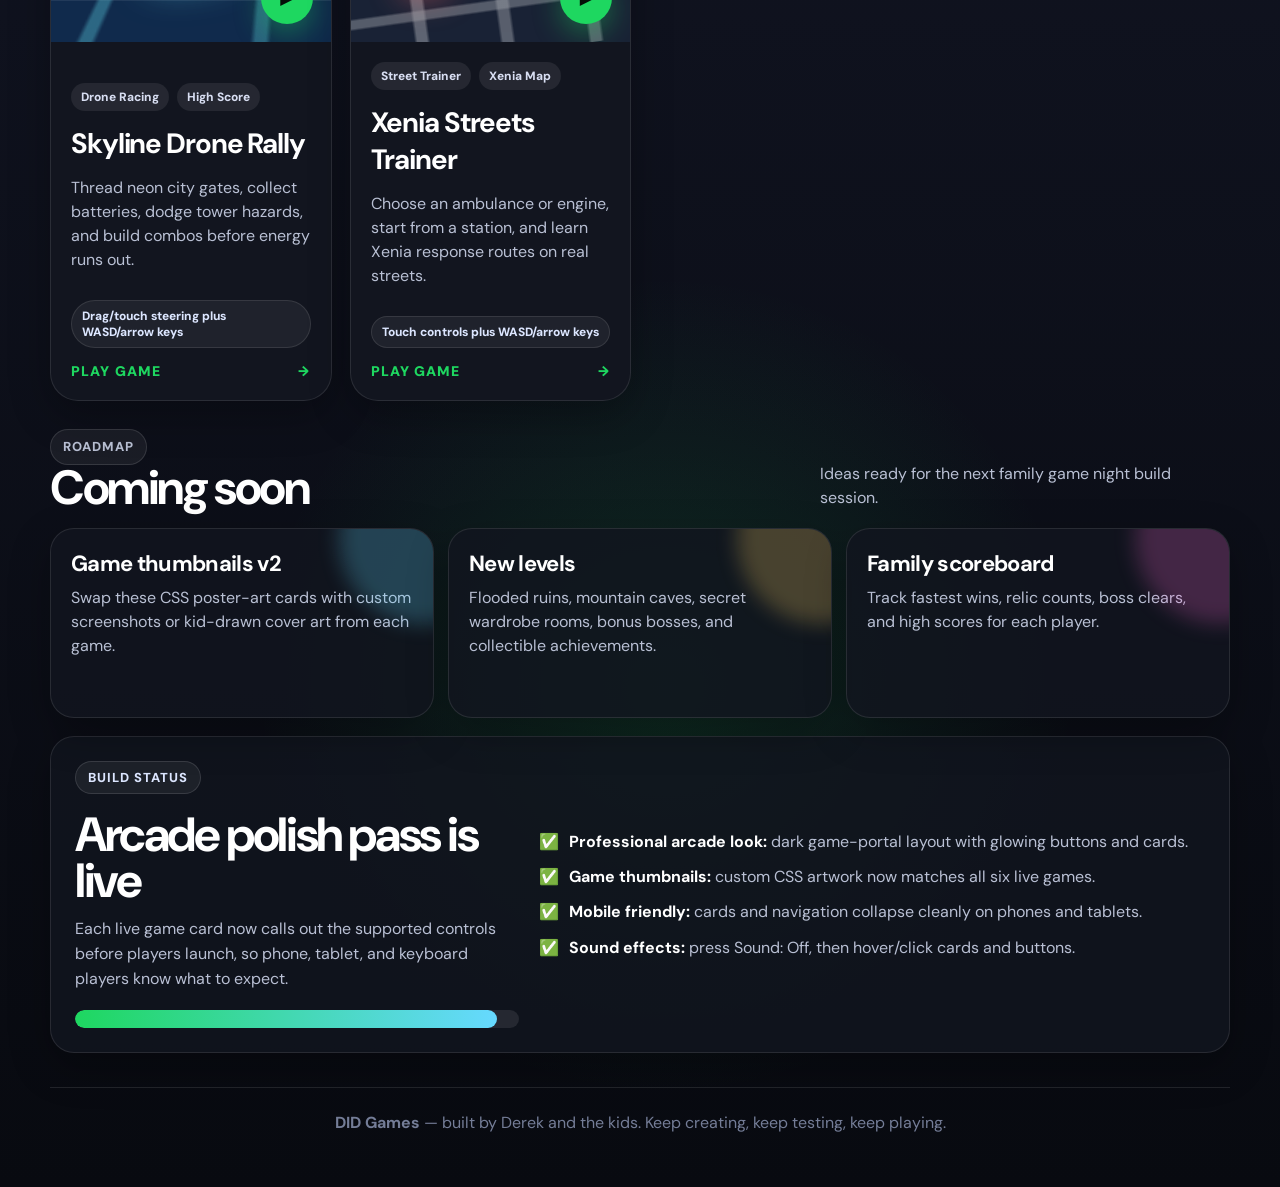
==== commit b2f99179: "Add surprise game launcher" ====
--- a/index.html
+++ b/index.html
@@ -813,7 +813,8 @@
           <h1 id="hero-title">DID Games <span class="gradient-text">Adventure Portal</span></h1>
           <p>Pick a game, jump in instantly, and help shape the next levels. Built for quick browser play, couch co-op experiments, and big kid-powered ideas — now with automatic Netlify updates from GitHub.</p>
           <div class="hero-actions">
-            <a class="pill primary" href="drone-defender/">Play Drone Defender</a>
+            <button class="pill primary" id="randomGame" type="button">Surprise Me 🎲</button>
+            <a class="pill" href="drone-defender/">Play Drone Defender</a>
             <a class="pill" href="wardrobe-winter/">Start Wardrobe Winter</a>
             <a class="pill" href="stormfall/">Play Stormfall</a>
             <a class="pill" href="skyline-drone-rally/">Fly Drone Rally</a>
@@ -962,6 +963,15 @@
 
   <script>
     const soundToggle = document.getElementById('soundToggle');
+    const randomGame = document.getElementById('randomGame');
+    const liveGames = [
+      'drone-defender/',
+      'wardrobe-winter/',
+      'stormfall/',
+      'skyline-drone-rally/',
+      'prince-castpeun/',
+      'xenia-fire-trainer/'
+    ];
     let audioContext = null;
     let soundEnabled = false;
 
@@ -992,6 +1002,12 @@
       }
     });
 
+    randomGame.addEventListener('click', () => {
+      const destination = liveGames[Math.floor(Math.random() * liveGames.length)];
+      beep(880, .06, 'square', .03);
+      window.location.href = destination;
+    });
+
     document.querySelectorAll('a, button, .game-card').forEach((element) => {
       element.addEventListener('mouseenter', () => beep(330, .035, 'triangle', .018));
       element.addEventListener('click', () => beep(660, .045, 'square', .025));
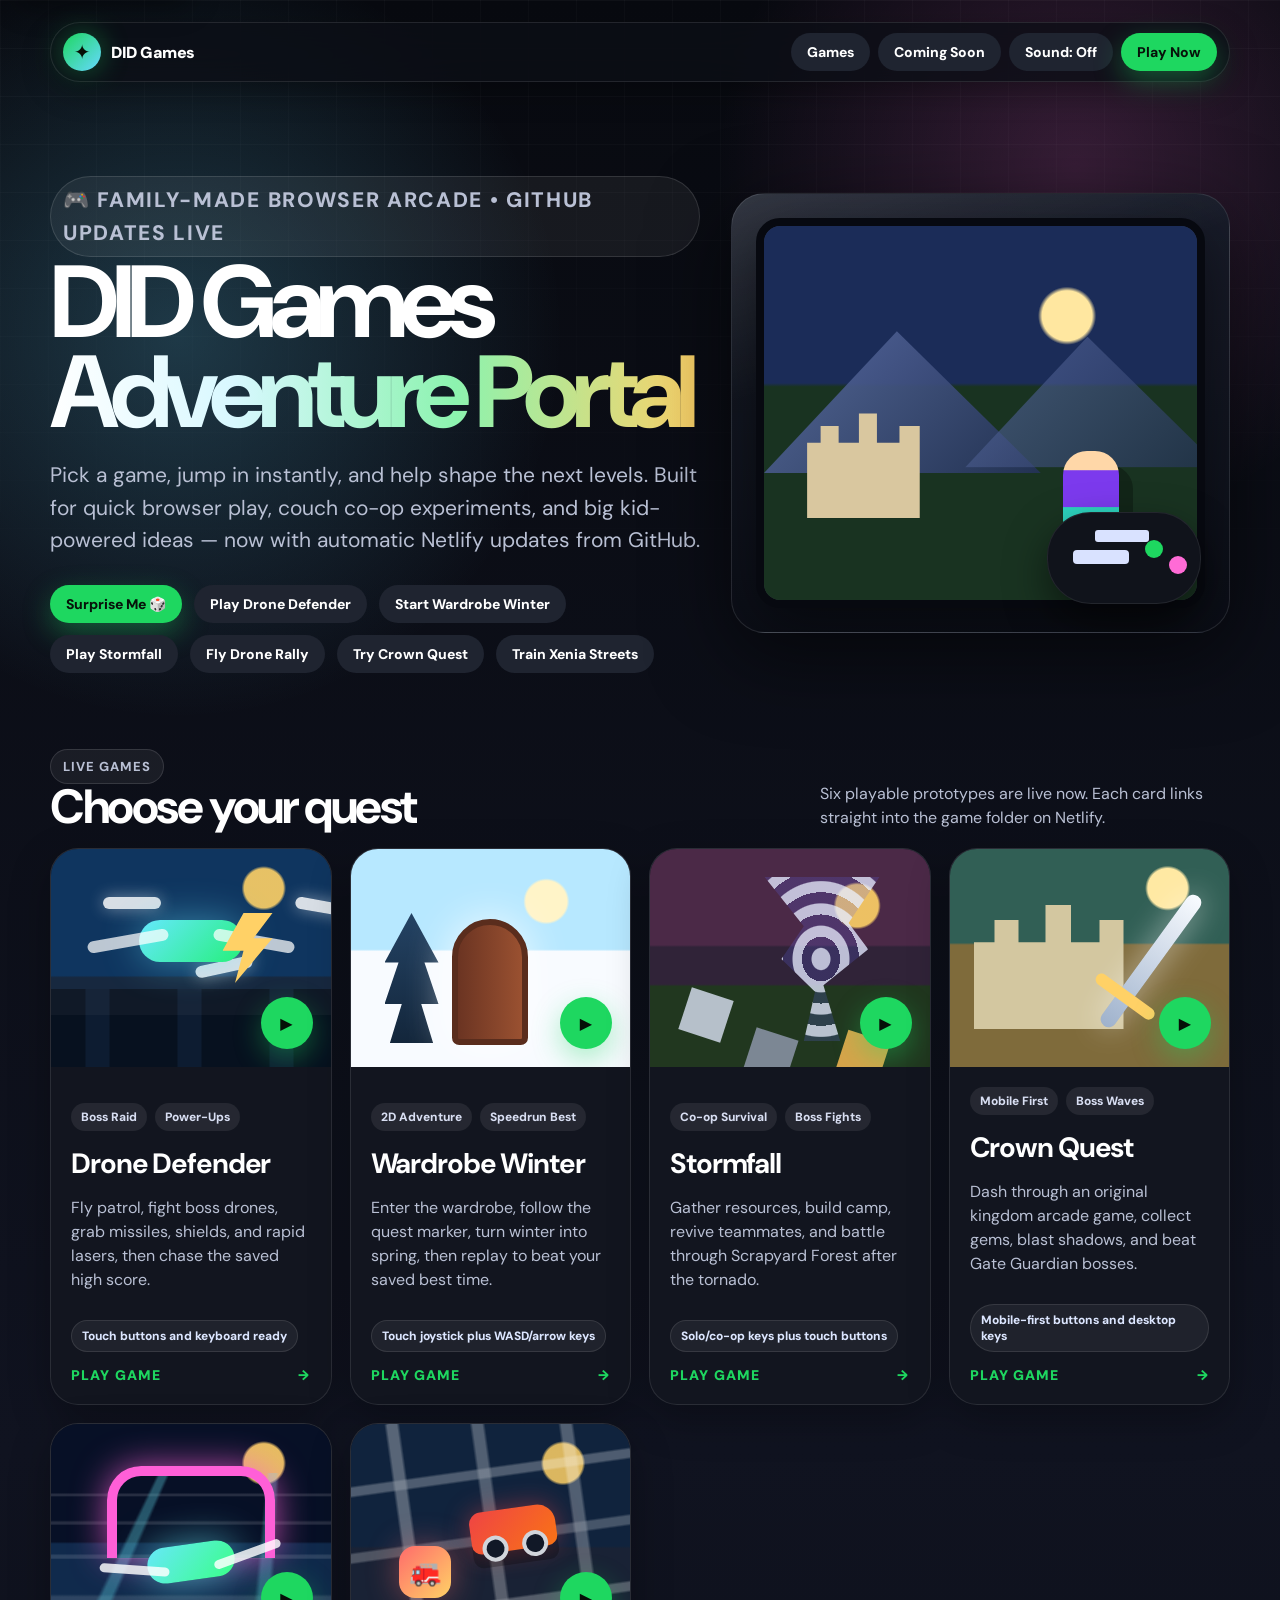
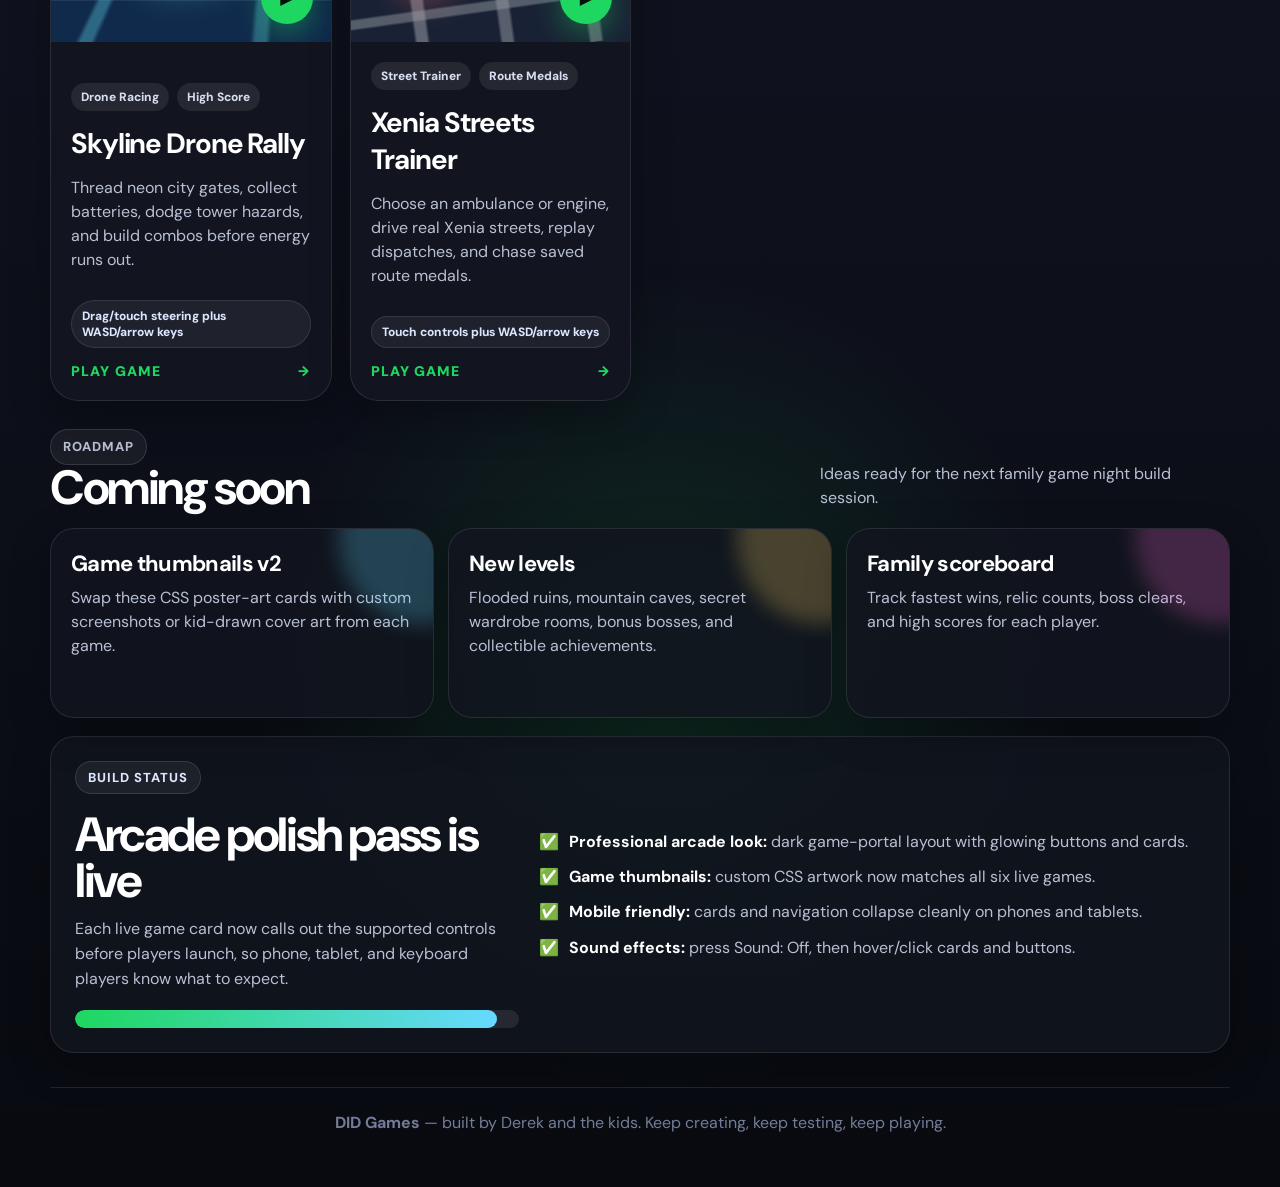
==== commit a5295c53: "Add Xenia route medal replay loop" ====
--- a/index.html
+++ b/index.html
@@ -905,9 +905,9 @@
           <a class="game-card" href="xenia-fire-trainer/" aria-label="Play Xenia Streets Trainer">
             <div class="thumb xenia"><span class="street-grid"></span><span class="station-dot">🚒</span><span class="apparatus"></span></div>
             <div class="game-info">
-              <div class="tag-row"><span class="tag">Street Trainer</span><span class="tag">Xenia Map</span></div>
+              <div class="tag-row"><span class="tag">Street Trainer</span><span class="tag">Route Medals</span></div>
               <h3>Xenia Streets Trainer</h3>
-              <p>Choose an ambulance or engine, start from a station, and learn Xenia response routes on real streets.</p>
+              <p>Choose an ambulance or engine, drive real Xenia streets, replay dispatches, and chase saved route medals.</p>
               <span class="control-note">Touch controls plus WASD/arrow keys</span>
               <div class="play-line"><span>Play game</span><span>→</span></div>
             </div>
